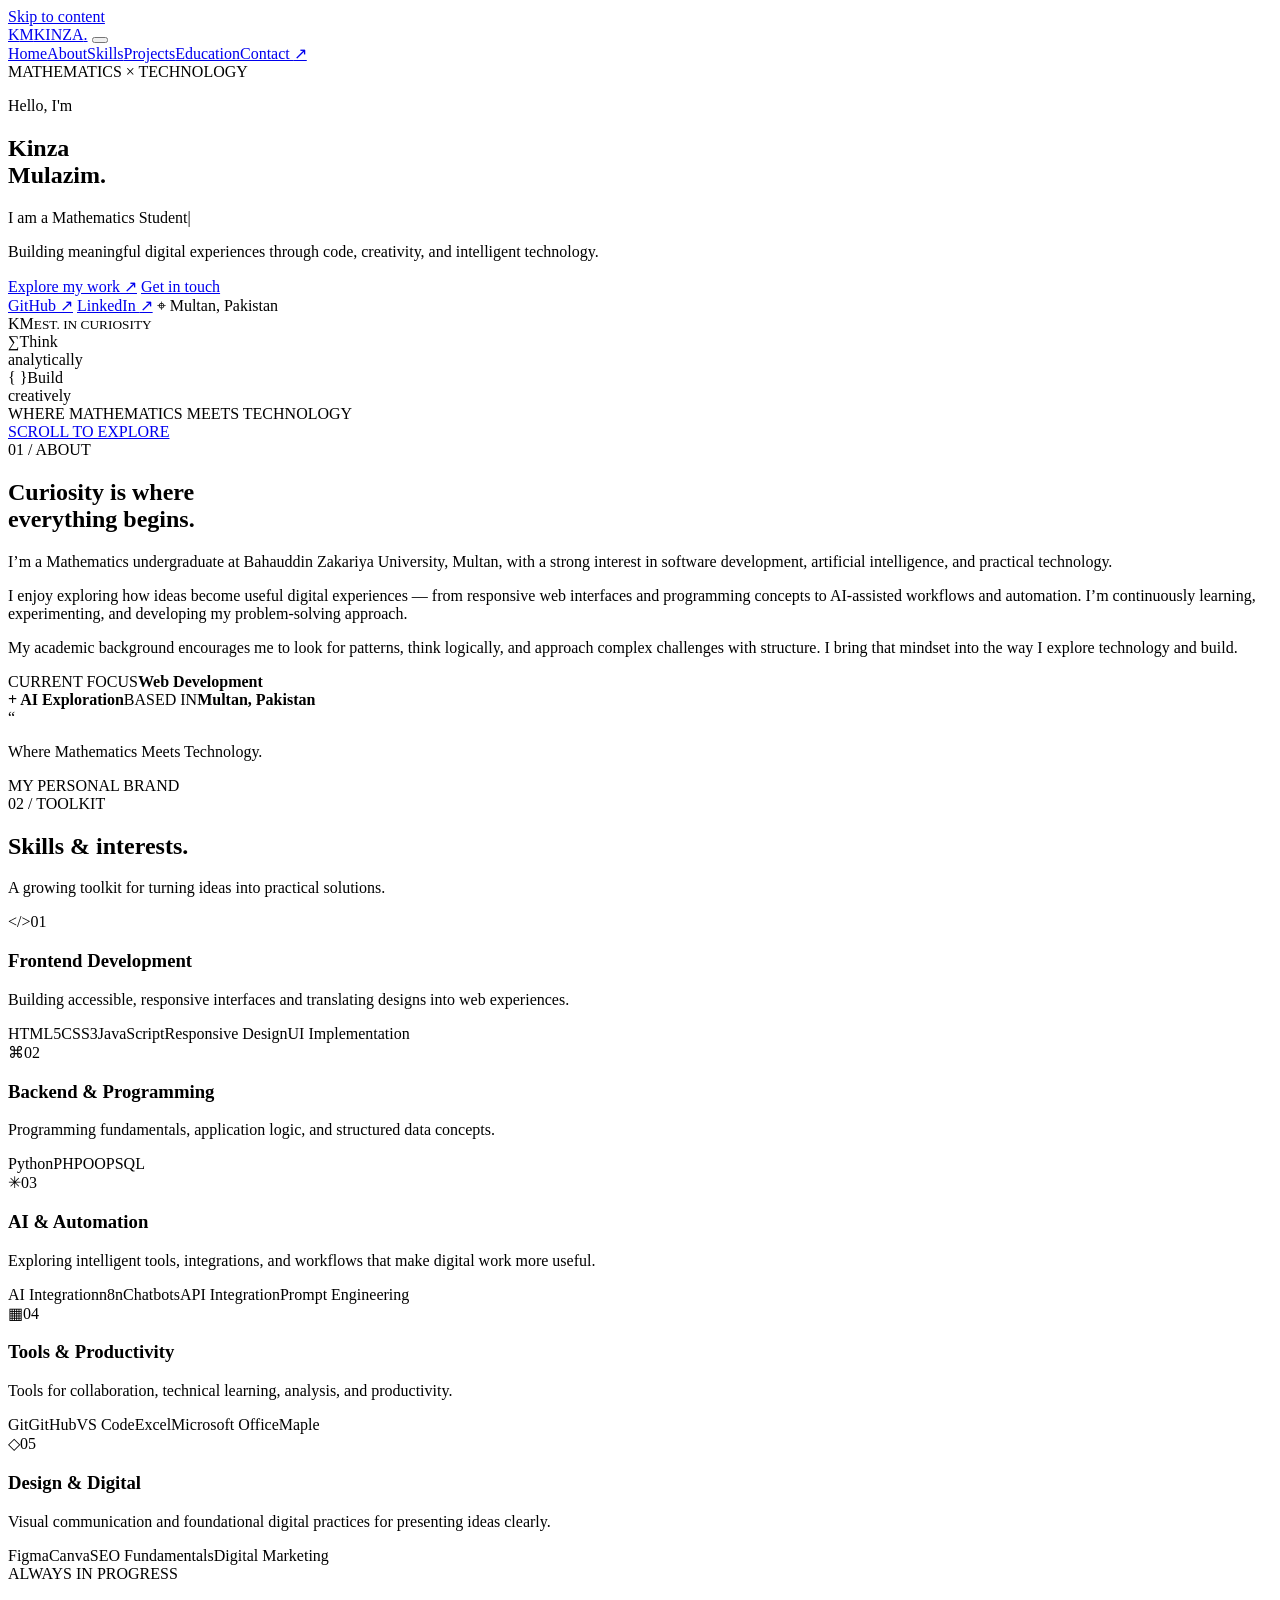
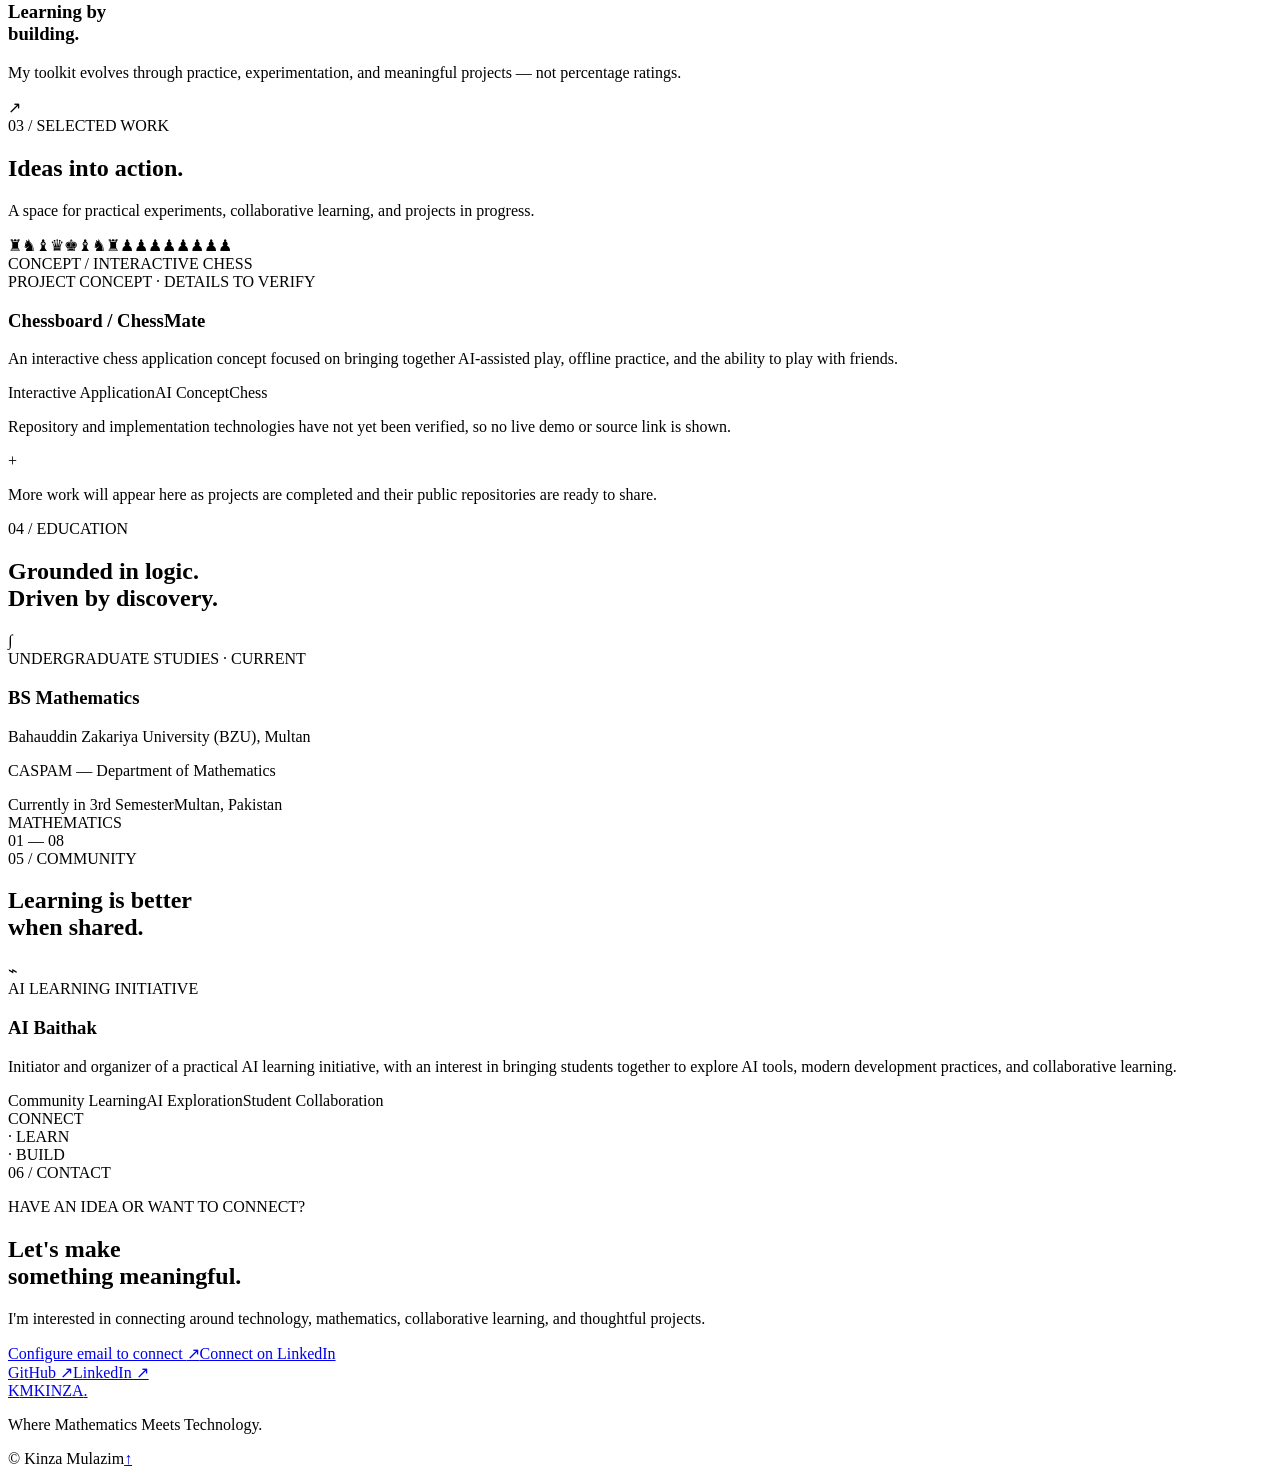
==== index.html @ a6d2af53 "Build responsive Kinza Mulazim portfolio website" ====
<!doctype html>
<html lang="en">
<head>
  <meta charset="UTF-8">
  <meta name="viewport" content="width=device-width, initial-scale=1">
  <meta name="theme-color" content="#080d18">
  <meta name="description" content="Kinza Mulazim — Mathematics student, full-stack web developer, and AI & automation enthusiast. Where Mathematics Meets Technology.">
  <meta property="og:title" content="Kinza Mulazim | Mathematics Meets Technology">
  <meta property="og:description" content="Explore the work, interests, and learning journey of Kinza Mulazim.">
  <meta property="og:type" content="website">
  <meta property="og:url" content="https://kinzamulazim-stack.github.io/Kinza-Mulazim/">
  <link rel="icon" type="image/svg+xml" href="assets/favicon/favicon.svg">
  <link rel="preconnect" href="https://fonts.googleapis.com">
  <link rel="preconnect" href="https://fonts.gstatic.com" crossorigin>
  <link href="https://fonts.googleapis.com/css2?family=DM+Mono:wght@400;500&family=Manrope:wght@400;500;600;700;800&display=swap" rel="stylesheet">
  <link rel="stylesheet" href="style.css">
  <title>Kinza Mulazim | Where Mathematics Meets Technology</title>
</head>
<body>
  <a class="skip-link" href="#main">Skip to content</a>
  <div class="ambient ambient-one" aria-hidden="true"></div>
  <div class="ambient ambient-two" aria-hidden="true"></div>
  <header class="site-header">
    <nav class="nav container" aria-label="Main navigation">
      <a class="brand" href="#home" aria-label="Kinza Mulazim home"><span class="brand-mark">K<span>M</span></span><span class="brand-name">KINZA<span>.</span></span></a>
      <button class="menu-toggle" type="button" aria-label="Open navigation menu" aria-expanded="false" aria-controls="nav-links"><span></span><span></span></button>
      <div class="nav-links" id="nav-links">
        <a href="#home">Home</a><a href="#about">About</a><a href="#skills">Skills</a><a href="#projects">Projects</a><a href="#education">Education</a><a href="#contact" class="nav-contact">Contact <span aria-hidden="true">↗</span></a>
      </div>
    </nav>
  </header>

  <main id="main">
    <section class="hero section container" id="home">
      <div class="hero-copy reveal">
        <div class="eyebrow"><span class="status-dot"></span> MATHEMATICS × TECHNOLOGY <span class="eyebrow-line"></span></div>
        <p class="hero-intro">Hello, I'm</p>
        <h1>Kinza<br><span class="gradient-text">Mulazim.</span></h1>
        <div class="role-line"><span class="role-prefix">I am a</span> <span class="typed-role" aria-live="polite">Mathematics Student</span><span class="cursor" aria-hidden="true">|</span></div>
        <p class="hero-description">Building meaningful digital experiences through code, creativity, and intelligent technology.</p>
        <div class="hero-actions">
          <a class="button button-primary" href="#projects">Explore my work <span aria-hidden="true">↗</span></a>
          <a class="button button-secondary" href="#contact">Get in touch</a>
        </div>
        <div class="social-links">
          <a href="https://github.com/kinzamulazim-stack" target="_blank" rel="noopener noreferrer">GitHub <span aria-hidden="true">↗</span></a>
          <a href="https://www.linkedin.com/in/kinza-mulazim-3698233b4/" target="_blank" rel="noopener noreferrer">LinkedIn <span aria-hidden="true">↗</span></a>
          <span class="location-label"><span aria-hidden="true">⌖</span> Multan, Pakistan</span>
        </div>
      </div>
      <div class="hero-art reveal" aria-label="KM monogram with mathematical-inspired orbit graphics">
        <div class="orbit orbit-a"></div><div class="orbit orbit-b"></div><div class="orbit orbit-c"></div>
        <div class="orbit-dot dot-a"></div><div class="orbit-dot dot-b"></div>
        <div class="monogram"><span>K</span><span>M</span><small>EST. IN CURIOSITY</small></div>
        <div class="floating-note note-top"><span class="note-symbol">∑</span><span>Think<br>analytically</span></div>
        <div class="floating-note note-bottom"><span class="note-symbol">{ }</span><span>Build<br>creatively</span></div>
        <div class="art-caption">WHERE MATHEMATICS MEETS TECHNOLOGY</div>
      </div>
      <a class="scroll-cue" href="#about"><span class="scroll-line"></span> SCROLL TO EXPLORE</a>
    </section>

    <section class="section container" id="about">
      <div class="section-heading reveal"><span class="section-index">01 / ABOUT</span><h2>Curiosity is where<br><span class="gradient-text">everything begins.</span></h2></div>
      <div class="about-grid">
        <div class="about-main reveal">
          <p class="lead">I’m a Mathematics undergraduate at Bahauddin Zakariya University, Multan, with a strong interest in software development, artificial intelligence, and practical technology.</p>
          <p>I enjoy exploring how ideas become useful digital experiences — from responsive web interfaces and programming concepts to AI-assisted workflows and automation. I’m continuously learning, experimenting, and developing my problem-solving approach.</p>
          <p>My academic background encourages me to look for patterns, think logically, and approach complex challenges with structure. I bring that mindset into the way I explore technology and build.</p>
        </div>
        <aside class="about-aside reveal">
          <div class="info-card"><span class="info-label">CURRENT FOCUS</span><strong>Web Development<br>+ AI Exploration</strong><span class="info-rule"></span><span class="info-label">BASED IN</span><strong>Multan, Pakistan</strong></div>
          <div class="quote-card"><span class="quote-mark">“</span><p>Where Mathematics Meets Technology.</p><span class="quote-credit">MY PERSONAL BRAND</span></div>
        </aside>
      </div>
    </section>

    <section class="section container" id="skills">
      <div class="section-heading reveal"><span class="section-index">02 / TOOLKIT</span><h2>Skills & <span class="gradient-text">interests.</span></h2><p class="section-subtitle">A growing toolkit for turning ideas into practical solutions.</p></div>
      <div class="skills-grid">
        <article class="skill-card reveal"><div class="skill-card-top"><span class="skill-icon">&lt;/&gt;</span><span class="skill-number">01</span></div><h3>Frontend Development</h3><p>Building accessible, responsive interfaces and translating designs into web experiences.</p><div class="tags"><span>HTML5</span><span>CSS3</span><span>JavaScript</span><span>Responsive Design</span><span>UI Implementation</span></div></article>
        <article class="skill-card reveal"><div class="skill-card-top"><span class="skill-icon">⌘</span><span class="skill-number">02</span></div><h3>Backend & Programming</h3><p>Programming fundamentals, application logic, and structured data concepts.</p><div class="tags"><span>Python</span><span>PHP</span><span>OOP</span><span>SQL</span></div></article>
        <article class="skill-card reveal"><div class="skill-card-top"><span class="skill-icon">✳</span><span class="skill-number">03</span></div><h3>AI & Automation</h3><p>Exploring intelligent tools, integrations, and workflows that make digital work more useful.</p><div class="tags"><span>AI Integration</span><span>n8n</span><span>Chatbots</span><span>API Integration</span><span>Prompt Engineering</span></div></article>
        <article class="skill-card reveal"><div class="skill-card-top"><span class="skill-icon">▦</span><span class="skill-number">04</span></div><h3>Tools & Productivity</h3><p>Tools for collaboration, technical learning, analysis, and productivity.</p><div class="tags"><span>Git</span><span>GitHub</span><span>VS Code</span><span>Excel</span><span>Microsoft Office</span><span>Maple</span></div></article>
        <article class="skill-card reveal"><div class="skill-card-top"><span class="skill-icon">◇</span><span class="skill-number">05</span></div><h3>Design & Digital</h3><p>Visual communication and foundational digital practices for presenting ideas clearly.</p><div class="tags"><span>Figma</span><span>Canva</span><span>SEO Fundamentals</span><span>Digital Marketing</span></div></article>
        <article class="skill-card skill-note reveal"><span class="note-kicker">ALWAYS IN PROGRESS</span><h3>Learning by<br><span class="gradient-text">building.</span></h3><p>My toolkit evolves through practice, experimentation, and meaningful projects — not percentage ratings.</p><span class="note-arrow">↗</span></article>
      </div>
    </section>

    <section class="section container" id="projects">
      <div class="section-heading reveal"><span class="section-index">03 / SELECTED WORK</span><h2>Ideas into <span class="gradient-text">action.</span></h2><p class="section-subtitle">A space for practical experiments, collaborative learning, and projects in progress.</p></div>
      <div class="project-feature reveal">
        <div class="project-visual chess-visual" aria-hidden="true"><div class="chess-grid"><span>♜</span><span>♞</span><span>♝</span><span>♛</span><span>♚</span><span>♝</span><span>♞</span><span>♜</span><span>♟</span><span>♟</span><span>♟</span><span>♟</span><span>♟</span><span>♟</span><span>♟</span><span>♟</span></div><span class="visual-label">CONCEPT / INTERACTIVE CHESS</span></div>
        <div class="project-content"><span class="project-type">PROJECT CONCEPT · DETAILS TO VERIFY</span><h3>Chessboard / ChessMate</h3><p>An interactive chess application concept focused on bringing together AI-assisted play, offline practice, and the ability to play with friends.</p><div class="tags"><span>Interactive Application</span><span>AI Concept</span><span>Chess</span></div><p class="project-disclaimer">Repository and implementation technologies have not yet been verified, so no live demo or source link is shown.</p></div>
      </div>
      <div class="project-footnote"><span class="footnote-mark">+</span><p>More work will appear here as projects are completed and their public repositories are ready to share.</p></div>
    </section>

    <section class="section container" id="education">
      <div class="section-heading reveal"><span class="section-index">04 / EDUCATION</span><h2>Grounded in logic.<br><span class="gradient-text">Driven by discovery.</span></h2></div>
      <div class="education-card reveal"><div class="edu-symbol">∫</div><div class="edu-content"><span class="edu-period">UNDERGRADUATE STUDIES · CURRENT</span><h3>BS Mathematics</h3><p class="edu-institution">Bahauddin Zakariya University (BZU), Multan</p><p>CASPAM — Department of Mathematics</p><div class="edu-meta"><span>Currently in 3rd Semester</span><span>Multan, Pakistan</span></div></div><div class="edu-side">MATHEMATICS<br><span>01 — 08</span></div></div>
    </section>

    <section class="section container" id="leadership">
      <div class="section-heading reveal"><span class="section-index">05 / COMMUNITY</span><h2>Learning is better<br><span class="gradient-text">when shared.</span></h2></div>
      <div class="community-card reveal"><div class="community-icon">⌁</div><div><span class="project-type">AI LEARNING INITIATIVE</span><h3>AI Baithak</h3><p>Initiator and organizer of a practical AI learning initiative, with an interest in bringing students together to explore AI tools, modern development practices, and collaborative learning.</p><div class="tags"><span>Community Learning</span><span>AI Exploration</span><span>Student Collaboration</span></div></div><div class="community-side">CONNECT<br>· LEARN<br>· BUILD</div></div>
    </section>

    <section class="section container contact-section" id="contact">
      <div class="contact-panel reveal"><span class="section-index">06 / CONTACT</span><p class="contact-kicker">HAVE AN IDEA OR WANT TO CONNECT?</p><h2>Let's make<br><span class="gradient-text">something meaningful.</span></h2><p class="contact-copy">I'm interested in connecting around technology, mathematics, collaborative learning, and thoughtful projects.</p><div class="contact-actions"><a class="button button-primary" id="email-link" href="#contact">Configure email to connect <span>↗</span></a><a class="button button-secondary" href="https://www.linkedin.com/in/kinza-mulazim-3698233b4/" target="_blank" rel="noopener noreferrer">Connect on LinkedIn</a></div><div class="contact-social"><a href="https://github.com/kinzamulazim-stack" target="_blank" rel="noopener noreferrer">GitHub ↗</a><a href="https://www.linkedin.com/in/kinza-mulazim-3698233b4/" target="_blank" rel="noopener noreferrer">LinkedIn ↗</a></div></div>
    </section>
  </main>
  <footer class="footer"><div class="container footer-inner"><a class="brand" href="#home"><span class="brand-mark">K<span>M</span></span><span class="brand-name">KINZA<span>.</span></span></a><p>Where Mathematics Meets Technology.</p><span>© <span id="year"></span> Kinza Mulazim</span><a class="back-top" href="#home" aria-label="Back to top">↑</a></div></footer>
  <script src="script.js"></script>
</body>
</html>
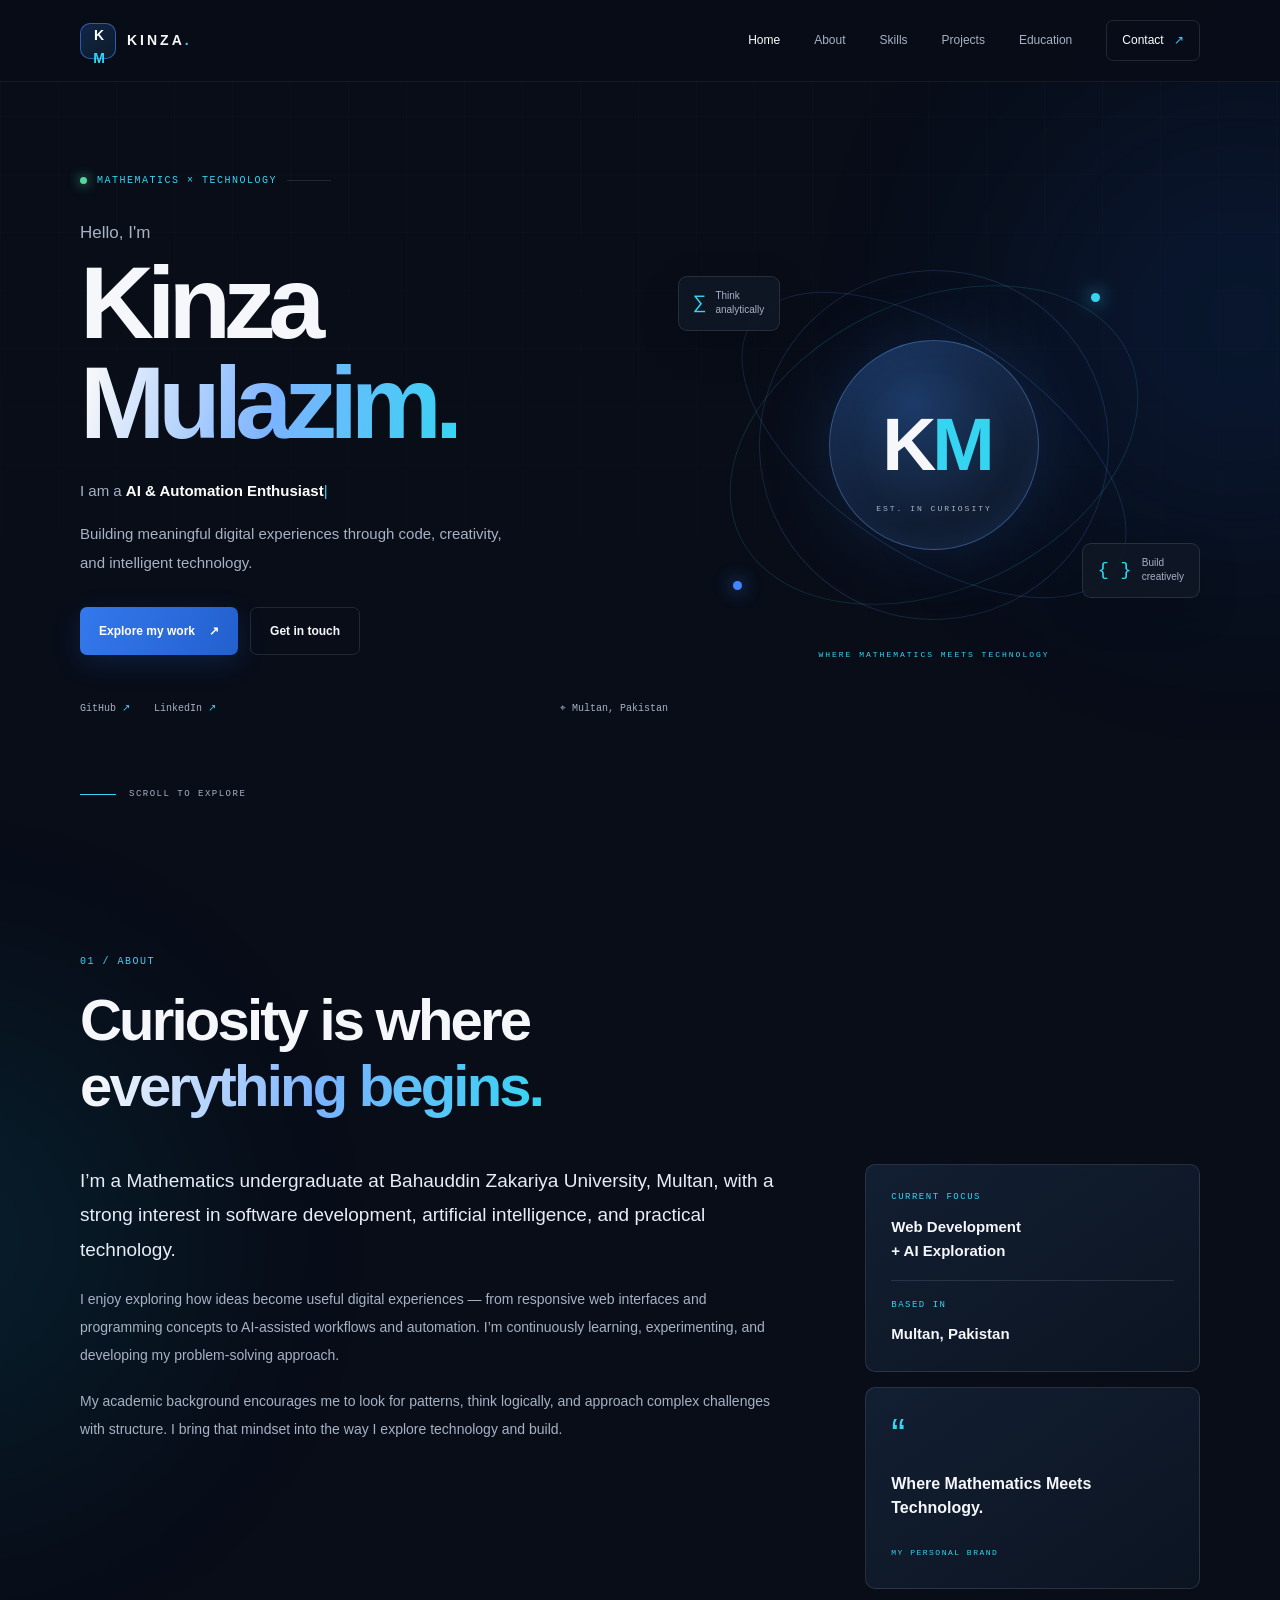
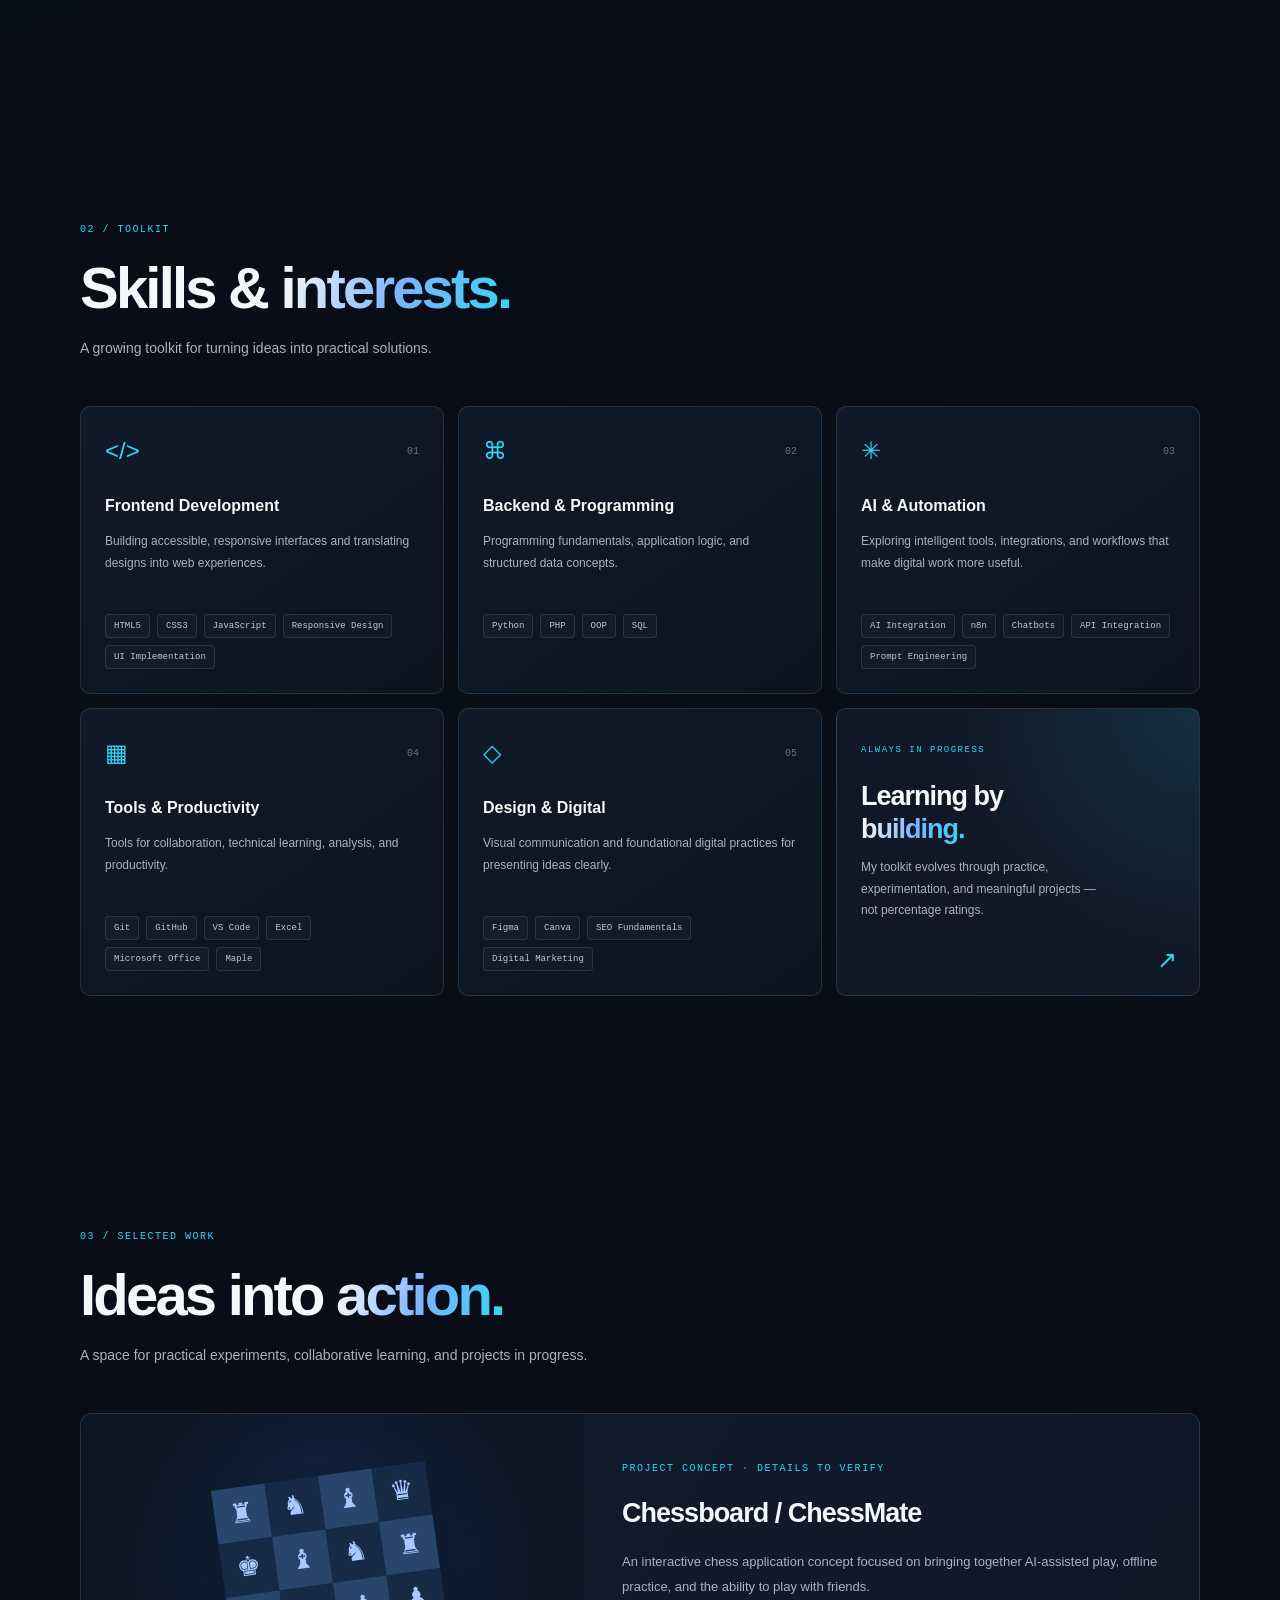
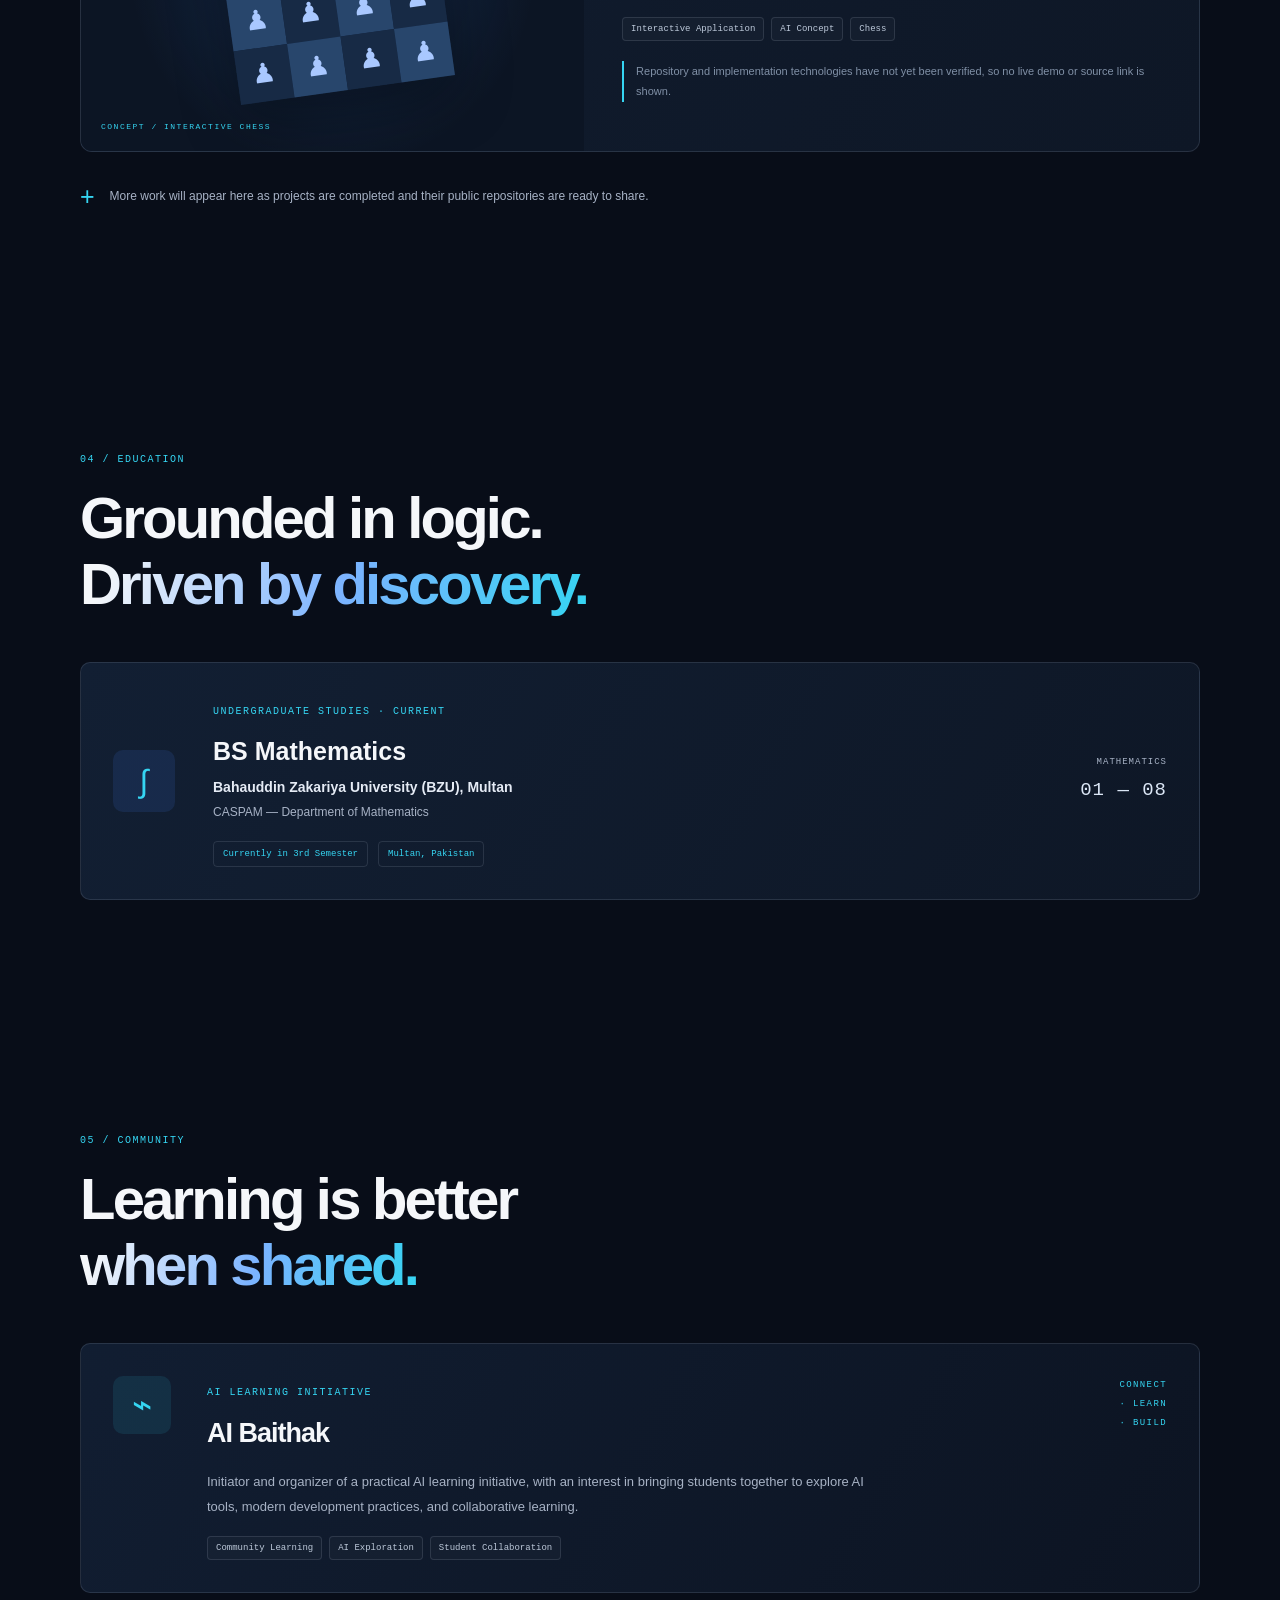
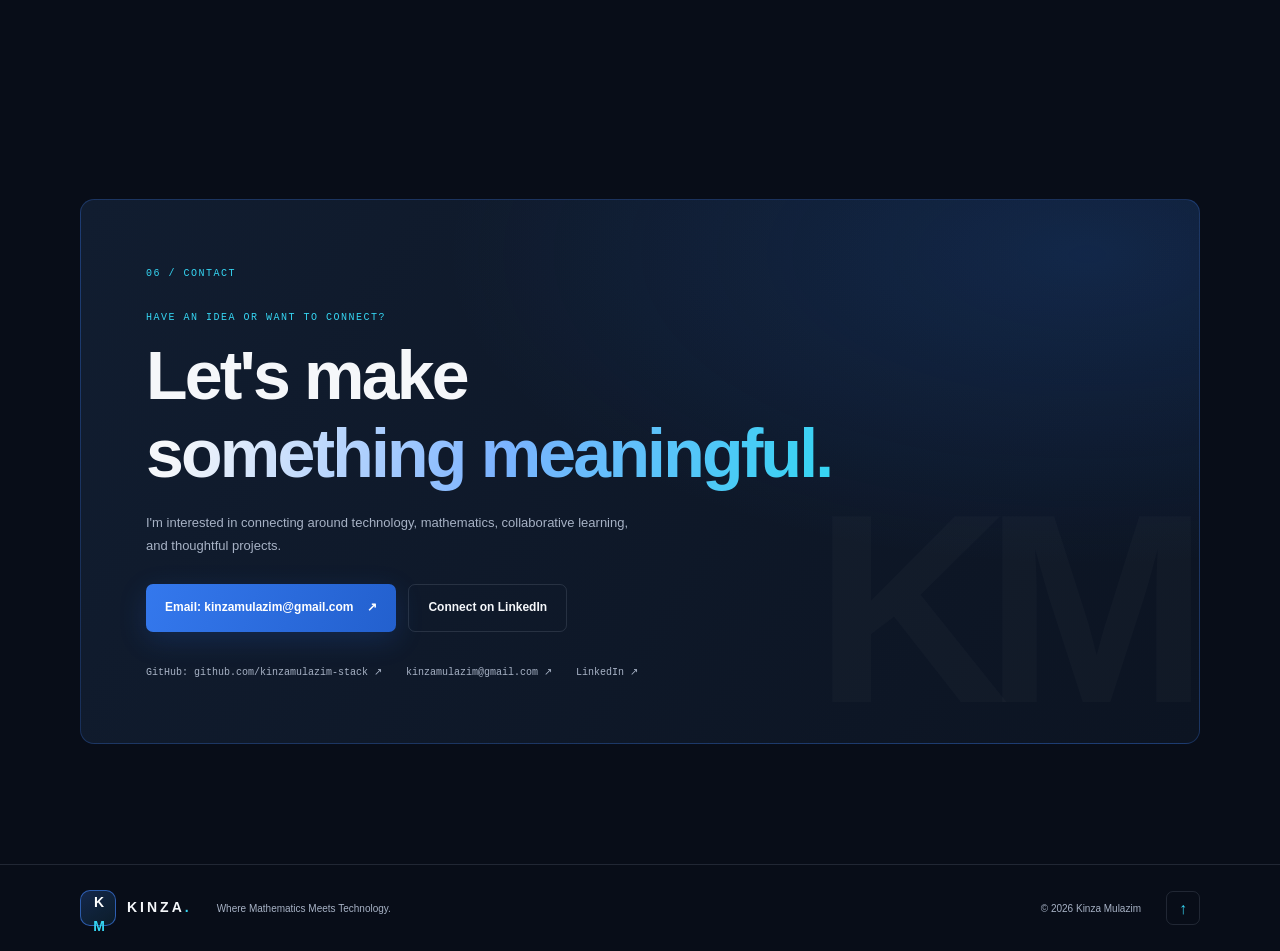
==== commit fa9bb635: "Add email and GitHub contact details" ====
--- a/index.html
+++ b/index.html
@@ -3,7 +3,7 @@
 <head>
   <meta charset="UTF-8">
   <meta name="viewport" content="width=device-width, initial-scale=1">
-  <meta name="theme-color" content="#080d18">
+  <meta name="theme-color" content="#f4f7fc">
   <meta name="description" content="Kinza Mulazim — Mathematics student, full-stack web developer, and AI & automation enthusiast. Where Mathematics Meets Technology.">
   <meta property="og:title" content="Kinza Mulazim | Mathematics Meets Technology">
   <meta property="og:description" content="Explore the work, interests, and learning journey of Kinza Mulazim.">
@@ -106,7 +106,7 @@
     </section>
 
     <section class="section container contact-section" id="contact">
-      <div class="contact-panel reveal"><span class="section-index">06 / CONTACT</span><p class="contact-kicker">HAVE AN IDEA OR WANT TO CONNECT?</p><h2>Let's make<br><span class="gradient-text">something meaningful.</span></h2><p class="contact-copy">I'm interested in connecting around technology, mathematics, collaborative learning, and thoughtful projects.</p><div class="contact-actions"><a class="button button-primary" id="email-link" href="#contact">Configure email to connect <span>↗</span></a><a class="button button-secondary" href="https://www.linkedin.com/in/kinza-mulazim-3698233b4/" target="_blank" rel="noopener noreferrer">Connect on LinkedIn</a></div><div class="contact-social"><a href="https://github.com/kinzamulazim-stack" target="_blank" rel="noopener noreferrer">GitHub ↗</a><a href="https://www.linkedin.com/in/kinza-mulazim-3698233b4/" target="_blank" rel="noopener noreferrer">LinkedIn ↗</a></div></div>
+      <div class="contact-panel reveal"><span class="section-index">06 / CONTACT</span><p class="contact-kicker">HAVE AN IDEA OR WANT TO CONNECT?</p><h2>Let's make<br><span class="gradient-text">something meaningful.</span></h2><p class="contact-copy">I'm interested in connecting around technology, mathematics, collaborative learning, and thoughtful projects.</p><div class="contact-actions"><a class="button button-primary" id="email-link" href="mailto:kinzamulazim@gmail.com">Email: kinzamulazim@gmail.com <span>↗</span></a><a class="button button-secondary" href="https://www.linkedin.com/in/kinza-mulazim-3698233b4/" target="_blank" rel="noopener noreferrer">Connect on LinkedIn</a></div><div class="contact-social"><a href="https://github.com/kinzamulazim-stack" target="_blank" rel="noopener noreferrer">GitHub: github.com/kinzamulazim-stack ↗</a><a href="mailto:kinzamulazim@gmail.com">kinzamulazim@gmail.com ↗</a><a href="https://www.linkedin.com/in/kinza-mulazim-3698233b4/" target="_blank" rel="noopener noreferrer">LinkedIn ↗</a></div></div>
     </section>
   </main>
   <footer class="footer"><div class="container footer-inner"><a class="brand" href="#home"><span class="brand-mark">K<span>M</span></span><span class="brand-name">KINZA<span>.</span></span></a><p>Where Mathematics Meets Technology.</p><span>© <span id="year"></span> Kinza Mulazim</span><a class="back-top" href="#home" aria-label="Back to top">↑</a></div></footer>
--- a/style.css
+++ b/style.css
@@ -0,0 +1 @@
+:root{--bg:#080d18;--panel:#101827;--panel-2:#121e30;--text:#f5f7fa;--muted:#a7b2c5;--blue:#4285ff;--cyan:#35d5f2;--line:rgba(167,178,197,.16);--font:'Manrope',sans-serif;--mono:'DM Mono',monospace}*{box-sizing:border-box}html{scroll-behavior:smooth;scroll-padding-top:92px}body{margin:0;background:var(--bg);color:var(--text);font-family:var(--font);line-height:1.7;overflow-x:hidden}body:before{content:"";position:fixed;inset:0;pointer-events:none;z-index:-1;background-image:linear-gradient(rgba(255,255,255,.018) 1px,transparent 1px),linear-gradient(90deg,rgba(255,255,255,.018) 1px,transparent 1px);background-size:58px 58px;mask-image:linear-gradient(to bottom,black,transparent 85%)}a{color:inherit;text-decoration:none}button{font:inherit}.container{width:min(1120px,calc(100% - 48px));margin-inline:auto}.section{padding-block:116px}.ambient{position:absolute;width:480px;height:480px;border-radius:50%;filter:blur(110px);opacity:.14;pointer-events:none;z-index:-1}.ambient-one{background:#1655ba;top:80px;right:-200px}.ambient-two{background:#087f9e;top:1000px;left:-300px}.skip-link{position:absolute;top:-60px;left:16px;background:white;color:#111;padding:10px 14px;z-index:100}.skip-link:focus{top:10px}:focus-visible{outline:2px solid var(--cyan);outline-offset:4px}.site-header{height:82px;position:sticky;top:0;z-index:50;background:rgba(8,13,24,.82);backdrop-filter:blur(18px);border-bottom:1px solid rgba(255,255,255,.06)}.nav{height:100%;display:flex;align-items:center;justify-content:space-between}.brand{display:flex;align-items:center;gap:11px}.brand-mark{height:36px;width:36px;display:grid;place-items:center;border:1px solid rgba(66,133,255,.6);border-radius:10px;color:white;font-size:14px;font-weight:800;letter-spacing:-2px;background:linear-gradient(145deg,rgba(66,133,255,.22),rgba(53,213,242,.08))}.brand-mark span{color:var(--cyan)}.brand-name{font-size:14px;letter-spacing:3px;font-weight:800}.brand-name span{color:var(--cyan)}.nav-links{display:flex;align-items:center;gap:34px}.nav-links>a{font-size:12px;color:var(--muted);transition:color .2s}.nav-links>a:hover,.nav-links>a.active{color:white}.nav-links .nav-contact{color:white;border:1px solid var(--line);padding:9px 15px;border-radius:7px}.nav-contact span{color:var(--cyan);margin-left:7px}.menu-toggle{display:none;background:none;border:0;padding:10px}.menu-toggle span{display:block;width:23px;height:2px;background:white;margin:5px}.hero{min-height:690px;display:grid;grid-template-columns:1.05fr .95fr;align-items:center;position:relative;padding-top:90px;padding-bottom:120px}.eyebrow,.section-index,.info-label,.note-kicker,.project-type,.edu-period,.quote-credit,.art-caption,.visual-label{font-family:var(--mono);font-size:10px;letter-spacing:1.5px;color:var(--cyan)}.eyebrow{display:flex;align-items:center;gap:10px}.status-dot{width:7px;height:7px;border-radius:50%;background:#55d69a;box-shadow:0 0 12px #55d69a}.eyebrow-line{height:1px;width:44px;background:var(--line)}.hero-intro{margin:30px 0 0;color:var(--muted);font-size:17px}.hero h1{font-size:clamp(64px,8vw,104px);line-height:.98;letter-spacing:-7px;margin:5px 0 24px;font-weight:800}.gradient-text{background:linear-gradient(105deg,#f5f7fa 5%,#7bb3ff 52%,#35d5f2 100%);-webkit-background-clip:text;background-clip:text;color:transparent}.role-line{font-size:15px;color:var(--muted);margin-bottom:17px}.typed-role{color:white;font-weight:700}.cursor{color:var(--cyan);animation:blink 1s steps(2,start) infinite}.hero-description{max-width:450px;color:var(--muted);font-size:15px;line-height:1.9}.hero-actions{display:flex;gap:12px;margin-top:30px}.button{min-height:48px;padding:0 19px;display:inline-flex;align-items:center;justify-content:center;gap:14px;border-radius:7px;font-size:12px;font-weight:800;transition:transform .2s,border-color .2s,box-shadow .2s}.button:hover{transform:translateY(-3px)}.button-primary{color:white;background:linear-gradient(110deg,#3478ed,#2360ce);box-shadow:0 8px 28px rgba(42,105,222,.2)}.button-primary:hover{box-shadow:0 12px 32px rgba(42,105,222,.34)}.button-secondary{border:1px solid var(--line);color:var(--text)}.button-secondary:hover{border-color:rgba(53,213,242,.55)}.social-links{display:flex;gap:24px;align-items:center;margin-top:45px;font-family:var(--mono);font-size:10px;color:var(--muted)}.social-links a:hover{color:var(--cyan)}.social-links a span{color:var(--cyan)}.location-label{margin-left:auto}.hero-art{height:450px;position:relative;display:grid;place-items:center}.orbit{position:absolute;border:1px solid rgba(89,155,255,.18);border-radius:50%;transform:rotate(-24deg)}.orbit-a{width:350px;height:350px}.orbit-b{width:440px;height:220px;transform:rotate(34deg)}.orbit-c{width:290px;height:430px;transform:rotate(65deg);border-color:rgba(53,213,242,.15)}.monogram{width:210px;height:210px;border-radius:50%;display:flex;align-items:center;justify-content:center;gap:5px;position:relative;background:radial-gradient(circle at 40% 30%,#1c3b69,#101c30 65%);border:1px solid rgba(106,174,255,.38);box-shadow:0 0 70px rgba(48,117,218,.2),inset 0 0 35px rgba(66,133,255,.12);font-size:75px;font-weight:800;letter-spacing:-9px}.monogram span:last-of-type{color:var(--cyan)}.monogram small{position:absolute;bottom:36px;font:8px var(--mono);letter-spacing:2px;color:var(--muted)}.orbit-dot{position:absolute;width:9px;height:9px;border-radius:50%;background:var(--cyan);box-shadow:0 0 18px var(--cyan)}.dot-a{top:73px;right:100px}.dot-b{bottom:80px;left:65px;background:var(--blue);box-shadow:0 0 18px var(--blue)}.floating-note{position:absolute;display:flex;align-items:center;gap:10px;padding:12px 15px;background:rgba(16,24,39,.84);border:1px solid var(--line);border-radius:9px;box-shadow:0 14px 40px rgba(0,0,0,.2);font-size:10px;line-height:1.45;color:var(--muted)}.note-top{top:56px;left:10px}.note-bottom{right:0;bottom:72px}.note-symbol{font:19px var(--mono);color:var(--cyan)}.art-caption{position:absolute;bottom:8px;letter-spacing:2px;font-size:8px}.scroll-cue{position:absolute;bottom:38px;left:0;display:flex;align-items:center;gap:13px;font:9px var(--mono);letter-spacing:1.5px;color:var(--muted)}.scroll-line{height:1px;width:36px;background:var(--cyan)}.section-heading{margin-bottom:45px}.section-index{display:block;margin-bottom:17px}.section-heading h2,.contact-panel h2{font-size:clamp(38px,5vw,58px);letter-spacing:-2.8px;line-height:1.14;margin:0;font-weight:800}.section-subtitle{color:var(--muted);font-size:14px;margin:16px 0 0}.about-grid{display:grid;grid-template-columns:1.35fr .65fr;gap:90px}.about-main p{font-size:14px;color:var(--muted);line-height:2;margin:0 0 18px}.about-main .lead{font-size:19px;line-height:1.8;color:#e7edf7}.about-aside{display:grid;gap:15px}.info-card,.quote-card{padding:25px;background:linear-gradient(145deg,rgba(20,33,53,.9),rgba(13,21,35,.9));border:1px solid var(--line);border-radius:10px}.info-card{display:grid;gap:9px}.info-card strong{font-size:15px;line-height:1.6}.info-label{font-size:9px}.info-rule{height:1px;background:var(--line);margin:8px 0}.quote-card{position:relative}.quote-mark{font-size:42px;line-height:1;color:var(--cyan)}.quote-card p{font-size:16px;font-weight:700;line-height:1.5}.quote-credit{font-size:8px}.skills-grid{display:grid;grid-template-columns:repeat(3,1fr);gap:14px}.skill-card{padding:24px;background:linear-gradient(145deg,rgba(17,27,44,.92),rgba(12,20,33,.92));border:1px solid var(--line);border-radius:10px;transition:transform .25s,border-color .25s}.skill-card:hover,.project-feature:hover{transform:translateY(-4px);border-color:rgba(66,133,255,.42)}.skill-card-top{display:flex;justify-content:space-between;align-items:center}.skill-icon{font-size:24px;color:var(--cyan)}.skill-number{font:10px var(--mono);color:#62728a}.skill-card h3{font-size:16px;margin:20px 0 8px}.skill-card p{font-size:12px;line-height:1.8;color:var(--muted);min-height:66px}.tags{display:flex;flex-wrap:wrap;gap:7px;margin-top:17px}.tags span{font:9px var(--mono);color:#bdc9da;border:1px solid rgba(167,178,197,.17);background:rgba(255,255,255,.025);border-radius:4px;padding:6px 8px}.skill-note{background:radial-gradient(circle at 100% 0,rgba(53,213,242,.12),transparent 55%),#101827;position:relative;overflow:hidden}.note-kicker{font-size:9px}.skill-note h3{font-size:27px;line-height:1.2;letter-spacing:-1px}.skill-note p{min-height:0;max-width:240px}.note-arrow{position:absolute;right:22px;bottom:14px;color:var(--cyan);font-size:24px}.project-feature{display:grid;grid-template-columns:.9fr 1.1fr;min-height:330px;background:linear-gradient(120deg,#111d30,#0e1726);border:1px solid var(--line);border-radius:12px;overflow:hidden;transition:transform .25s,border-color .25s}.project-visual{position:relative;min-height:300px;background:radial-gradient(circle at 50% 45%,rgba(49,119,215,.24),transparent 65%),#0c1524;display:grid;place-items:center;overflow:hidden}.chess-grid{display:grid;grid-template-columns:repeat(4,54px);transform:rotate(-8deg);box-shadow:0 20px 55px rgba(0,0,0,.35)}.chess-grid span{height:54px;display:grid;place-items:center;font-size:27px;color:#a9c8ff;background:#172a45}.chess-grid span:nth-child(8n+1),.chess-grid span:nth-child(8n+3),.chess-grid span:nth-child(8n+6),.chess-grid span:nth-child(8n+8){background:#28466c}.visual-label{position:absolute;bottom:18px;left:20px;font-size:8px}.project-content{padding:38px}.project-content h3,.community-card h3{font-size:27px;letter-spacing:-1px;margin:12px 0}.project-content>p,.community-card p{font-size:13px;line-height:1.9;color:var(--muted)}.project-disclaimer{font-size:11px!important;color:#8090a6!important;border-left:2px solid var(--cyan);padding-left:12px;margin-top:20px}.project-footnote{display:flex;align-items:center;gap:15px;margin-top:22px;color:var(--muted);font-size:12px}.footnote-mark{color:var(--cyan);font-size:25px}.education-card{display:grid;grid-template-columns:75px 1fr auto;align-items:center;gap:25px;padding:32px;background:linear-gradient(120deg,#121f33,#0e1726);border:1px solid var(--line);border-radius:10px}.edu-symbol{width:62px;height:62px;display:grid;place-items:center;border-radius:10px;background:rgba(66,133,255,.12);color:var(--cyan);font-size:32px}.edu-content h3{font-size:25px;margin:8px 0 3px}.edu-content p{font-size:12px;color:var(--muted);margin:3px 0}.edu-content .edu-institution{font-size:14px;color:#e5ebf5;font-weight:700}.edu-meta{display:flex;gap:10px;flex-wrap:wrap;margin-top:18px}.edu-meta span{font:9px var(--mono);padding:7px 9px;border:1px solid var(--line);border-radius:4px;color:var(--cyan)}.edu-side{text-align:right;font:9px var(--mono);letter-spacing:1px;line-height:2;color:var(--muted)}.edu-side span{font-size:19px;color:#dbe6f5}.community-card{display:grid;grid-template-columns:70px 1fr auto;gap:24px;align-items:start;padding:32px;border:1px solid var(--line);border-radius:10px;background:linear-gradient(120deg,rgba(18,31,51,.95),rgba(13,21,35,.95))}.community-icon{width:58px;height:58px;display:grid;place-items:center;background:rgba(53,213,242,.1);color:var(--cyan);border-radius:10px;font-size:34px}.community-card h3{margin:8px 0}.community-card p{max-width:680px}.community-side{font:9px var(--mono);line-height:2.1;letter-spacing:1.4px;color:var(--cyan);text-align:right}.contact-section{padding-top:90px;padding-bottom:120px}.contact-panel{position:relative;overflow:hidden;padding:65px;border:1px solid rgba(66,133,255,.25);border-radius:14px;background:radial-gradient(ellipse at 90% 10%,rgba(36,105,210,.2),transparent 45%),linear-gradient(125deg,#111d30,#0c1422)}.contact-panel:after{content:"KM";position:absolute;right:15px;bottom:-95px;font-size:270px;font-weight:800;letter-spacing:-25px;color:rgba(255,255,255,.018);pointer-events:none}.contact-kicker{font:10px var(--mono);letter-spacing:1.5px;color:var(--cyan);margin:30px 0 14px}.contact-panel h2{font-size:clamp(42px,6vw,68px)}.contact-copy{max-width:500px;color:var(--muted);font-size:13px;margin:20px 0 27px}.contact-actions{display:flex;gap:12px;flex-wrap:wrap}.contact-social{display:flex;gap:24px;margin-top:34px;font:10px var(--mono);color:var(--muted)}.contact-social a:hover{color:var(--cyan)}.footer{border-top:1px solid var(--line);padding:25px 0}.footer-inner{display:flex;align-items:center;gap:25px}.footer p,.footer-inner>span{font-size:10px;color:var(--muted)}.footer-inner>span{margin-left:auto}.back-top{height:34px;width:34px;border:1px solid var(--line);border-radius:7px;display:grid;place-items:center;color:var(--cyan)}.reveal{opacity:0;transform:translateY(18px);transition:opacity .65s ease,transform .65s ease}.reveal.visible{opacity:1;transform:translateY(0)}@keyframes blink{to{visibility:hidden}}@media(max-width:900px){.nav-links{gap:19px}.hero{grid-template-columns:1fr .8fr}.hero h1{font-size:76px}.hero-art{transform:scale(.86)}.skills-grid{grid-template-columns:repeat(2,1fr)}.about-grid{gap:40px}}@media(max-width:700px){.container{width:min(100% - 36px,540px)}.section{padding-block:78px}.site-header{height:70px}.menu-toggle{display:block;z-index:3}.nav-links{display:none;position:absolute;top:69px;left:0;right:0;padding:18px 24px 24px;background:rgba(8,13,24,.98);border-bottom:1px solid var(--line);flex-direction:column;align-items:stretch;gap:0}.nav-links.open{display:flex}.nav-links>a{padding:13px 0;border-bottom:1px solid rgba(255,255,255,.05)}.nav-links .nav-contact{border:0;padding:13px 0}.menu-toggle[aria-expanded=true] span:first-child{transform:translateY(3.5px) rotate(45deg)}.menu-toggle[aria-expanded=true] span:last-child{transform:translateY(-3.5px) rotate(-45deg)}.menu-toggle span{transition:transform .2s}.hero{display:flex;flex-direction:column;align-items:flex-start;min-height:auto;padding-top:80px;padding-bottom:95px}.hero h1{font-size:clamp(64px,16vw,88px);letter-spacing:-5px}.hero-art{width:100%;height:340px;transform:scale(.82);transform-origin:center;margin:-5px 0 -10px}.orbit-a{width:280px;height:280px}.orbit-b{width:340px;height:170px}.orbit-c{height:340px;width:230px}.monogram{width:170px;height:170px;font-size:62px}.monogram small{bottom:27px}.note-top{left:0;top:25px}.note-bottom{right:-5px;bottom:30px}.social-links{width:100%;gap:17px;flex-wrap:wrap}.location-label{margin-left:0}.scroll-cue{bottom:26px}.section-heading h2{font-size:42px}.about-grid{grid-template-columns:1fr;gap:28px}.skills-grid{grid-template-columns:1fr}.skill-card p{min-height:0}.project-feature{grid-template-columns:1fr}.project-visual{min-height:240px}.project-content{padding:26px}.education-card{grid-template-columns:55px 1fr;gap:17px;padding:22px}.edu-symbol{width:50px;height:50px}.edu-side{display:none}.community-card{grid-template-columns:50px 1fr;gap:16px;padding:22px}.community-icon{width:48px;height:48px}.community-side{grid-column:2;text-align:left}.contact-panel{padding:32px 23px}.contact-panel h2{font-size:43px}.contact-panel:after{font-size:160px;bottom:-50px}.contact-actions{align-items:stretch;flex-direction:column}.footer-inner{flex-wrap:wrap;gap:13px}.footer p{width:100%;order:3;margin:0}.footer-inner>span{margin-left:auto}}@media(prefers-reduced-motion:reduce){html{scroll-behavior:auto}*,*::before,*::after{animation-duration:.01ms!important;animation-iteration-count:1!important;transition-duration:.01ms!important}.reveal{opacity:1;transform:none}}
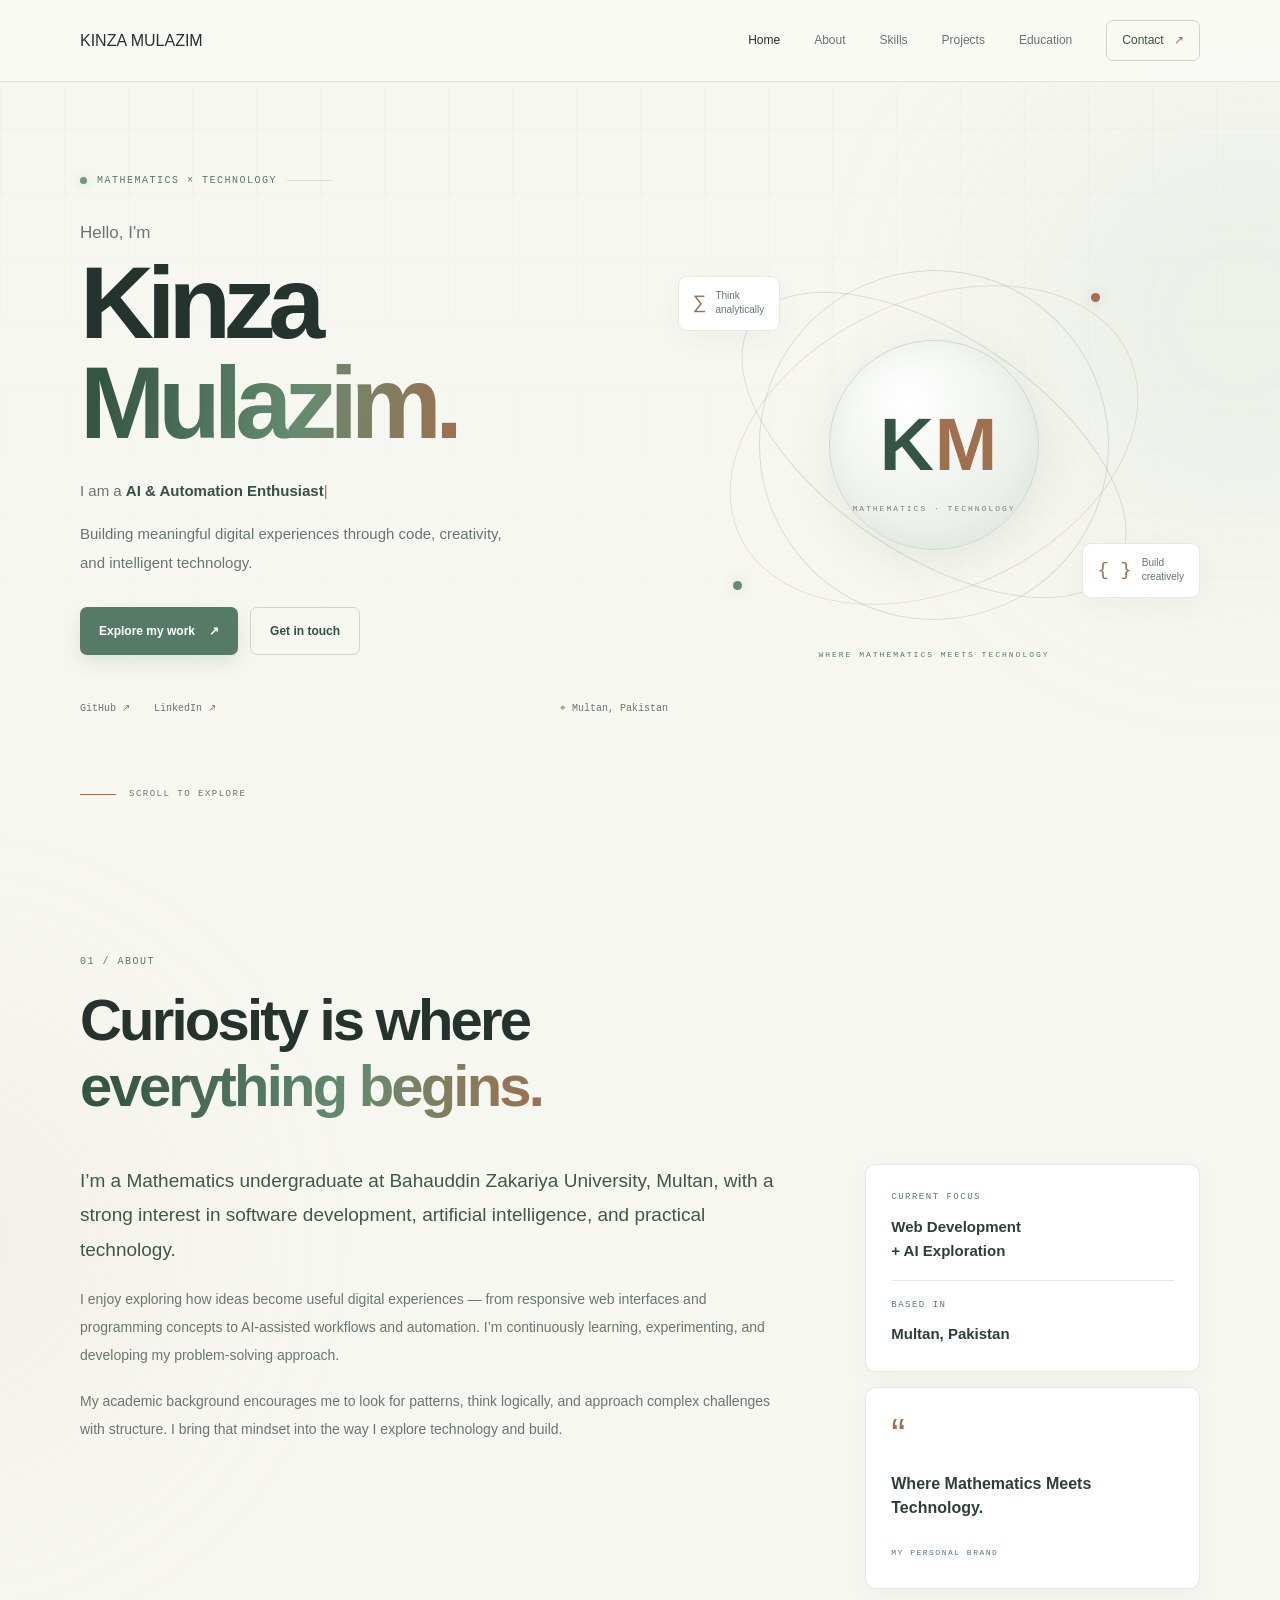
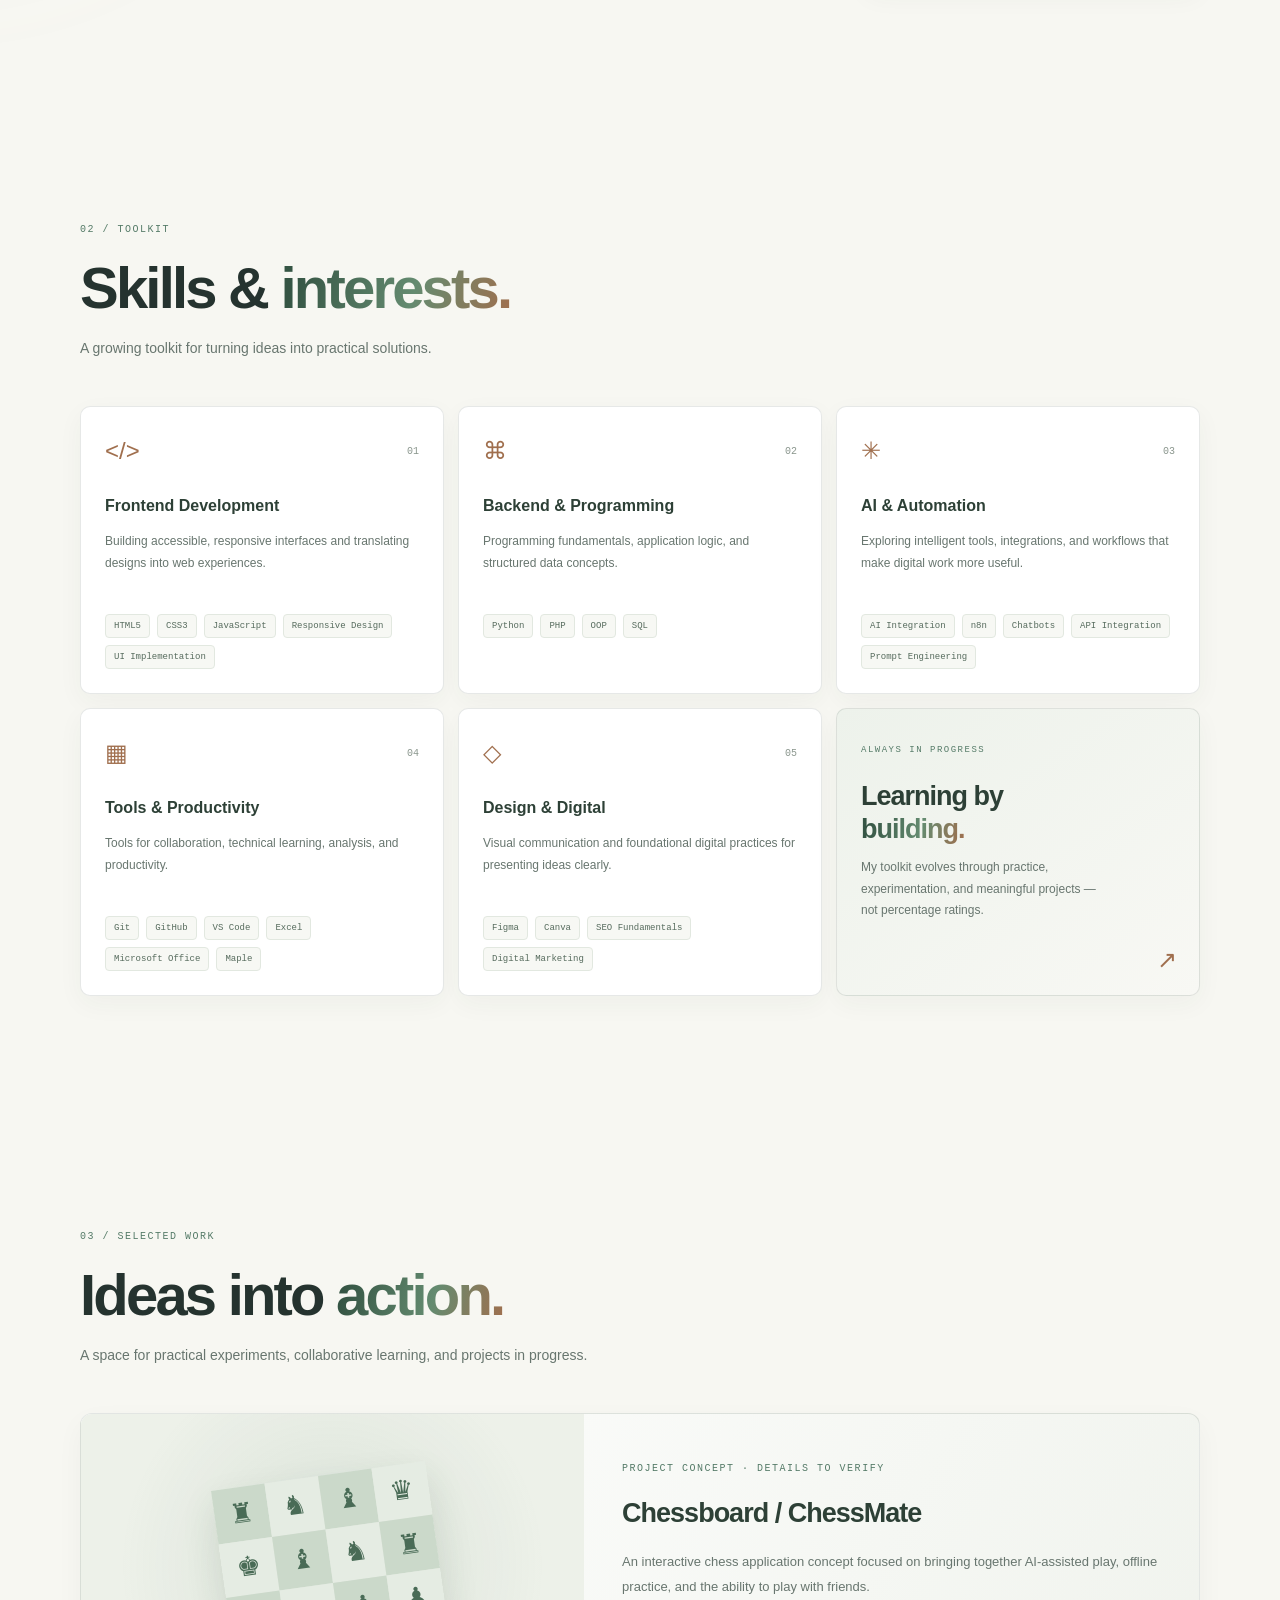
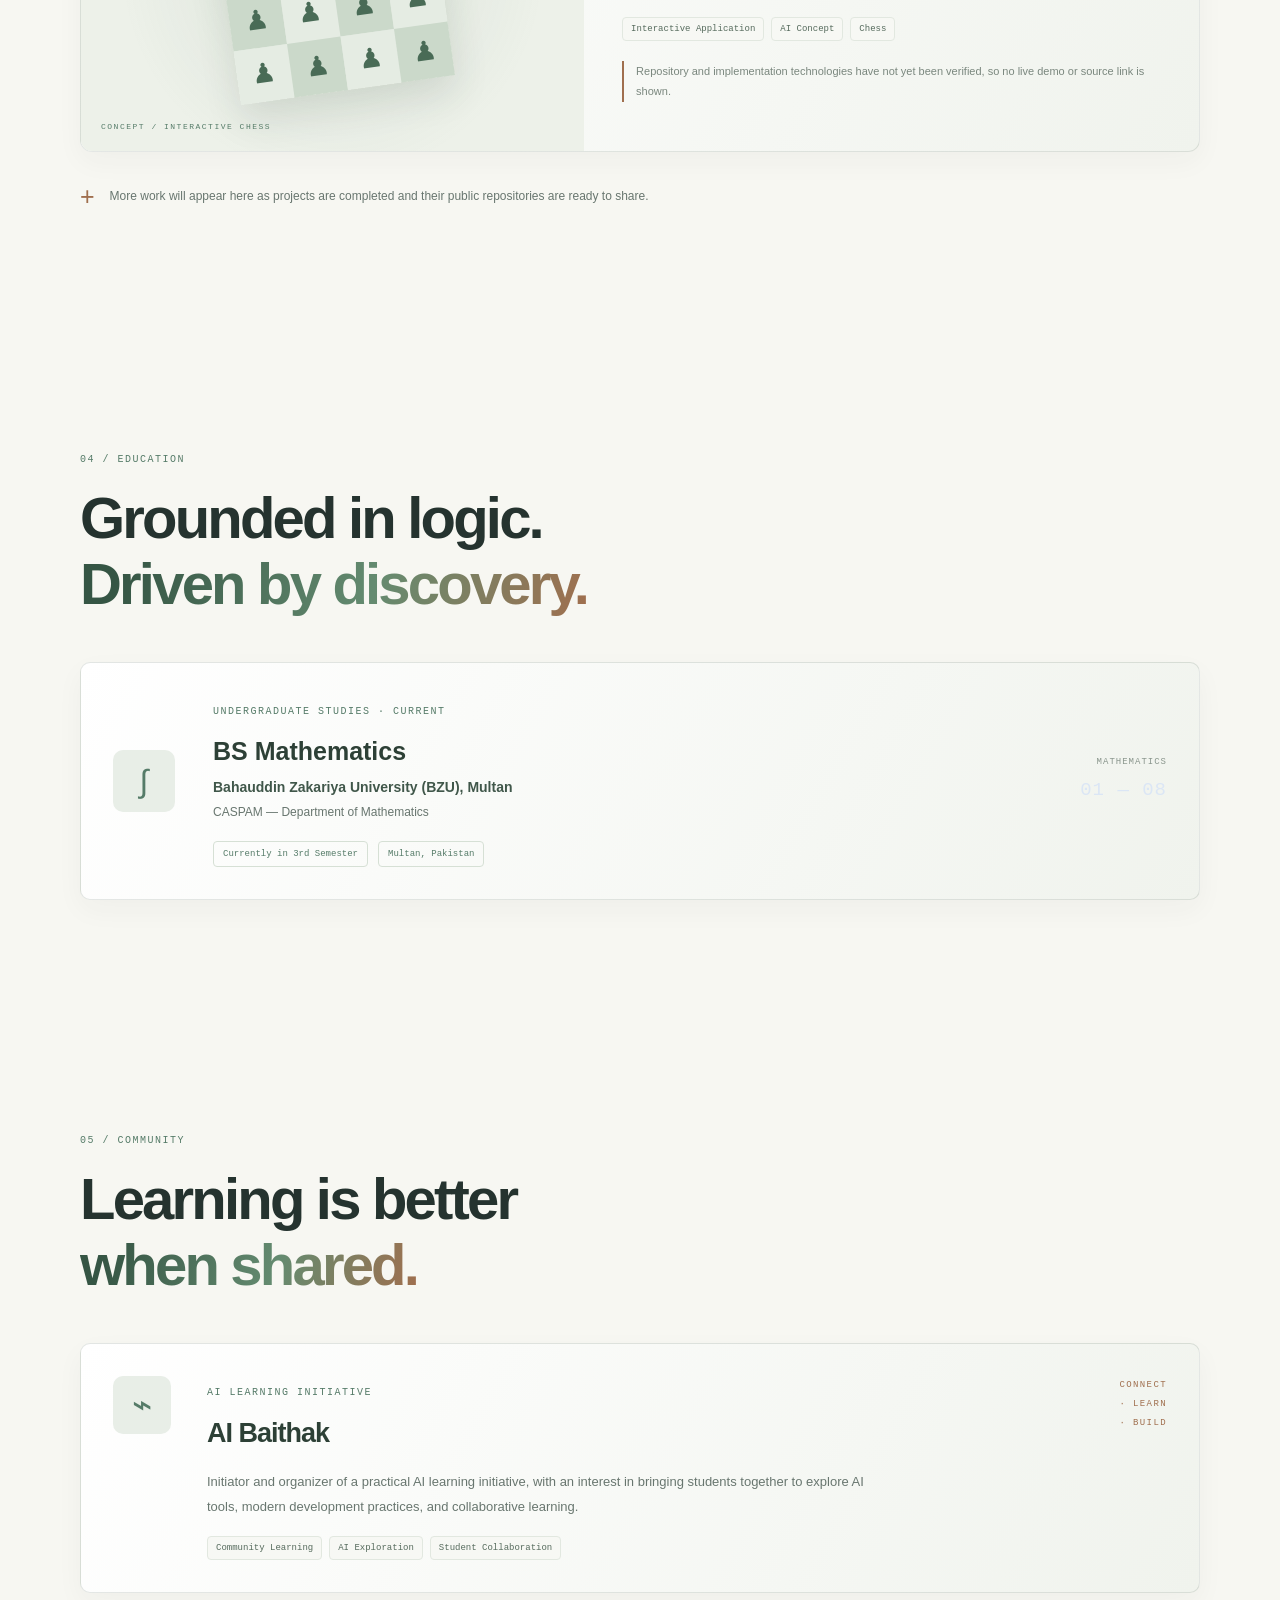
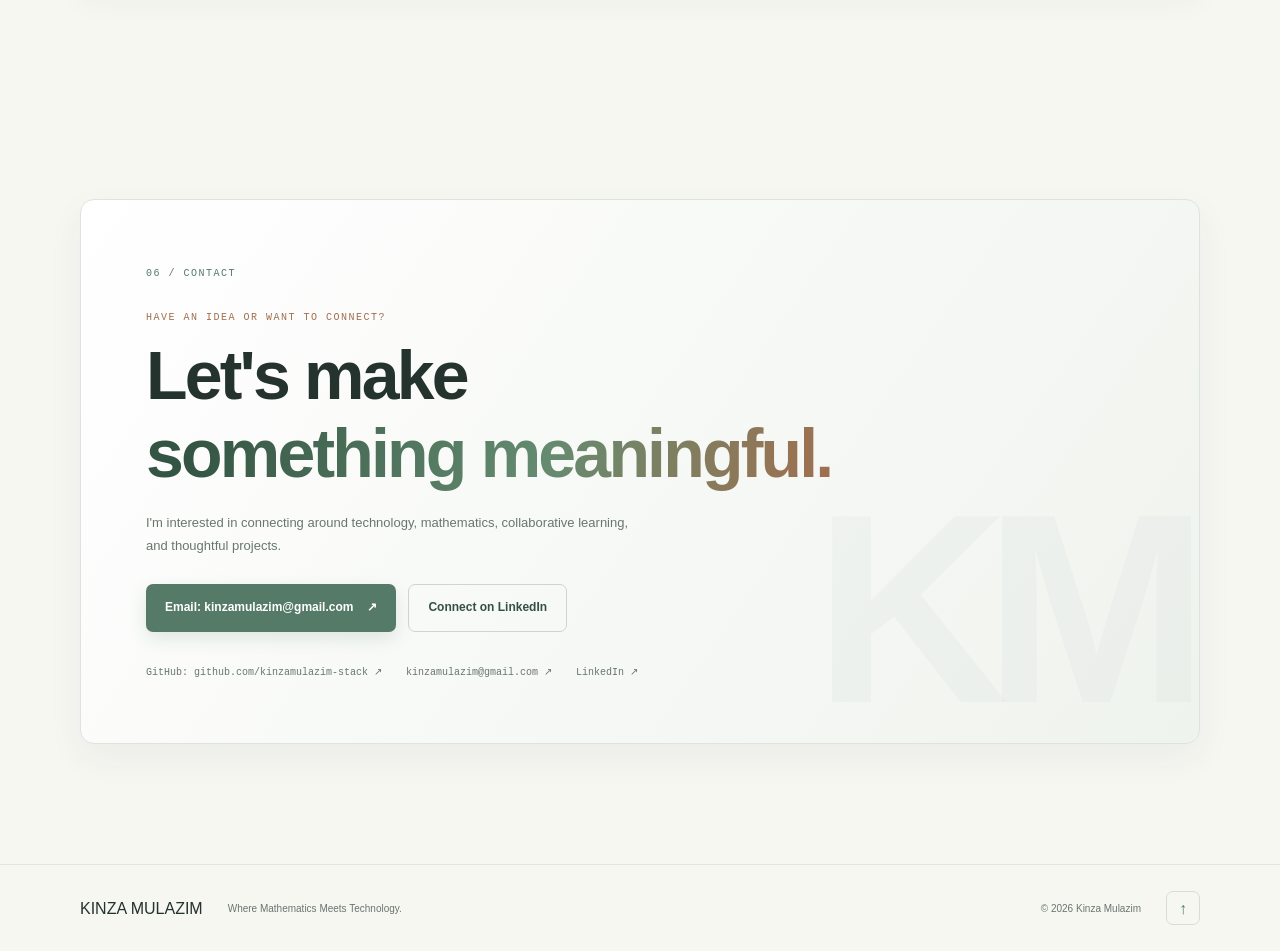
==== commit 415f6d4e: "Simplify portfolio wordmark and refine KM monogram" ====
--- a/index.html
+++ b/index.html
@@ -22,7 +22,7 @@
   <div class="ambient ambient-two" aria-hidden="true"></div>
   <header class="site-header">
     <nav class="nav container" aria-label="Main navigation">
-      <a class="brand" href="#home" aria-label="Kinza Mulazim home"><span class="brand-mark">K<span>M</span></span><span class="brand-name">KINZA<span>.</span></span></a>
+      <a class="brand" href="#home" aria-label="Kinza Mulazim home"><span class="brand-wordmark">KINZA <span>MULAZIM</span></span></a>
       <button class="menu-toggle" type="button" aria-label="Open navigation menu" aria-expanded="false" aria-controls="nav-links"><span></span><span></span></button>
       <div class="nav-links" id="nav-links">
         <a href="#home">Home</a><a href="#about">About</a><a href="#skills">Skills</a><a href="#projects">Projects</a><a href="#education">Education</a><a href="#contact" class="nav-contact">Contact <span aria-hidden="true">↗</span></a>
@@ -48,10 +48,10 @@
           <span class="location-label"><span aria-hidden="true">⌖</span> Multan, Pakistan</span>
         </div>
       </div>
-      <div class="hero-art reveal" aria-label="KM monogram with mathematical-inspired orbit graphics">
+      <div class="hero-art reveal" aria-label="Kinza Mulazim monogram with mathematical-inspired graphics">
         <div class="orbit orbit-a"></div><div class="orbit orbit-b"></div><div class="orbit orbit-c"></div>
         <div class="orbit-dot dot-a"></div><div class="orbit-dot dot-b"></div>
-        <div class="monogram"><span>K</span><span>M</span><small>EST. IN CURIOSITY</small></div>
+        <div class="monogram"><span>K</span><span class="monogram-divider"></span><span>M</span><small>MATHEMATICS · TECHNOLOGY</small></div>
         <div class="floating-note note-top"><span class="note-symbol">∑</span><span>Think<br>analytically</span></div>
         <div class="floating-note note-bottom"><span class="note-symbol">{ }</span><span>Build<br>creatively</span></div>
         <div class="art-caption">WHERE MATHEMATICS MEETS TECHNOLOGY</div>
@@ -109,7 +109,7 @@
       <div class="contact-panel reveal"><span class="section-index">06 / CONTACT</span><p class="contact-kicker">HAVE AN IDEA OR WANT TO CONNECT?</p><h2>Let's make<br><span class="gradient-text">something meaningful.</span></h2><p class="contact-copy">I'm interested in connecting around technology, mathematics, collaborative learning, and thoughtful projects.</p><div class="contact-actions"><a class="button button-primary" id="email-link" href="mailto:kinzamulazim@gmail.com">Email: kinzamulazim@gmail.com <span>↗</span></a><a class="button button-secondary" href="https://www.linkedin.com/in/kinza-mulazim-3698233b4/" target="_blank" rel="noopener noreferrer">Connect on LinkedIn</a></div><div class="contact-social"><a href="https://github.com/kinzamulazim-stack" target="_blank" rel="noopener noreferrer">GitHub: github.com/kinzamulazim-stack ↗</a><a href="mailto:kinzamulazim@gmail.com">kinzamulazim@gmail.com ↗</a><a href="https://www.linkedin.com/in/kinza-mulazim-3698233b4/" target="_blank" rel="noopener noreferrer">LinkedIn ↗</a></div></div>
     </section>
   </main>
-  <footer class="footer"><div class="container footer-inner"><a class="brand" href="#home"><span class="brand-mark">K<span>M</span></span><span class="brand-name">KINZA<span>.</span></span></a><p>Where Mathematics Meets Technology.</p><span>© <span id="year"></span> Kinza Mulazim</span><a class="back-top" href="#home" aria-label="Back to top">↑</a></div></footer>
+  <footer class="footer"><div class="container footer-inner"><a class="brand" href="#home"><span class="brand-wordmark">KINZA <span>MULAZIM</span></span></a><p>Where Mathematics Meets Technology.</p><span>© <span id="year"></span> Kinza Mulazim</span><a class="back-top" href="#home" aria-label="Back to top">↑</a></div></footer>
   <script src="script.js"></script>
 </body>
 </html>
--- a/style.css
+++ b/style.css
@@ -1 +1,121 @@
-:root{--bg:#080d18;--panel:#101827;--panel-2:#121e30;--text:#f5f7fa;--muted:#a7b2c5;--blue:#4285ff;--cyan:#35d5f2;--line:rgba(167,178,197,.16);--font:'Manrope',sans-serif;--mono:'DM Mono',monospace}*{box-sizing:border-box}html{scroll-behavior:smooth;scroll-padding-top:92px}body{margin:0;background:var(--bg);color:var(--text);font-family:var(--font);line-height:1.7;overflow-x:hidden}body:before{content:"";position:fixed;inset:0;pointer-events:none;z-index:-1;background-image:linear-gradient(rgba(255,255,255,.018) 1px,transparent 1px),linear-gradient(90deg,rgba(255,255,255,.018) 1px,transparent 1px);background-size:58px 58px;mask-image:linear-gradient(to bottom,black,transparent 85%)}a{color:inherit;text-decoration:none}button{font:inherit}.container{width:min(1120px,calc(100% - 48px));margin-inline:auto}.section{padding-block:116px}.ambient{position:absolute;width:480px;height:480px;border-radius:50%;filter:blur(110px);opacity:.14;pointer-events:none;z-index:-1}.ambient-one{background:#1655ba;top:80px;right:-200px}.ambient-two{background:#087f9e;top:1000px;left:-300px}.skip-link{position:absolute;top:-60px;left:16px;background:white;color:#111;padding:10px 14px;z-index:100}.skip-link:focus{top:10px}:focus-visible{outline:2px solid var(--cyan);outline-offset:4px}.site-header{height:82px;position:sticky;top:0;z-index:50;background:rgba(8,13,24,.82);backdrop-filter:blur(18px);border-bottom:1px solid rgba(255,255,255,.06)}.nav{height:100%;display:flex;align-items:center;justify-content:space-between}.brand{display:flex;align-items:center;gap:11px}.brand-mark{height:36px;width:36px;display:grid;place-items:center;border:1px solid rgba(66,133,255,.6);border-radius:10px;color:white;font-size:14px;font-weight:800;letter-spacing:-2px;background:linear-gradient(145deg,rgba(66,133,255,.22),rgba(53,213,242,.08))}.brand-mark span{color:var(--cyan)}.brand-name{font-size:14px;letter-spacing:3px;font-weight:800}.brand-name span{color:var(--cyan)}.nav-links{display:flex;align-items:center;gap:34px}.nav-links>a{font-size:12px;color:var(--muted);transition:color .2s}.nav-links>a:hover,.nav-links>a.active{color:white}.nav-links .nav-contact{color:white;border:1px solid var(--line);padding:9px 15px;border-radius:7px}.nav-contact span{color:var(--cyan);margin-left:7px}.menu-toggle{display:none;background:none;border:0;padding:10px}.menu-toggle span{display:block;width:23px;height:2px;background:white;margin:5px}.hero{min-height:690px;display:grid;grid-template-columns:1.05fr .95fr;align-items:center;position:relative;padding-top:90px;padding-bottom:120px}.eyebrow,.section-index,.info-label,.note-kicker,.project-type,.edu-period,.quote-credit,.art-caption,.visual-label{font-family:var(--mono);font-size:10px;letter-spacing:1.5px;color:var(--cyan)}.eyebrow{display:flex;align-items:center;gap:10px}.status-dot{width:7px;height:7px;border-radius:50%;background:#55d69a;box-shadow:0 0 12px #55d69a}.eyebrow-line{height:1px;width:44px;background:var(--line)}.hero-intro{margin:30px 0 0;color:var(--muted);font-size:17px}.hero h1{font-size:clamp(64px,8vw,104px);line-height:.98;letter-spacing:-7px;margin:5px 0 24px;font-weight:800}.gradient-text{background:linear-gradient(105deg,#f5f7fa 5%,#7bb3ff 52%,#35d5f2 100%);-webkit-background-clip:text;background-clip:text;color:transparent}.role-line{font-size:15px;color:var(--muted);margin-bottom:17px}.typed-role{color:white;font-weight:700}.cursor{color:var(--cyan);animation:blink 1s steps(2,start) infinite}.hero-description{max-width:450px;color:var(--muted);font-size:15px;line-height:1.9}.hero-actions{display:flex;gap:12px;margin-top:30px}.button{min-height:48px;padding:0 19px;display:inline-flex;align-items:center;justify-content:center;gap:14px;border-radius:7px;font-size:12px;font-weight:800;transition:transform .2s,border-color .2s,box-shadow .2s}.button:hover{transform:translateY(-3px)}.button-primary{color:white;background:linear-gradient(110deg,#3478ed,#2360ce);box-shadow:0 8px 28px rgba(42,105,222,.2)}.button-primary:hover{box-shadow:0 12px 32px rgba(42,105,222,.34)}.button-secondary{border:1px solid var(--line);color:var(--text)}.button-secondary:hover{border-color:rgba(53,213,242,.55)}.social-links{display:flex;gap:24px;align-items:center;margin-top:45px;font-family:var(--mono);font-size:10px;color:var(--muted)}.social-links a:hover{color:var(--cyan)}.social-links a span{color:var(--cyan)}.location-label{margin-left:auto}.hero-art{height:450px;position:relative;display:grid;place-items:center}.orbit{position:absolute;border:1px solid rgba(89,155,255,.18);border-radius:50%;transform:rotate(-24deg)}.orbit-a{width:350px;height:350px}.orbit-b{width:440px;height:220px;transform:rotate(34deg)}.orbit-c{width:290px;height:430px;transform:rotate(65deg);border-color:rgba(53,213,242,.15)}.monogram{width:210px;height:210px;border-radius:50%;display:flex;align-items:center;justify-content:center;gap:5px;position:relative;background:radial-gradient(circle at 40% 30%,#1c3b69,#101c30 65%);border:1px solid rgba(106,174,255,.38);box-shadow:0 0 70px rgba(48,117,218,.2),inset 0 0 35px rgba(66,133,255,.12);font-size:75px;font-weight:800;letter-spacing:-9px}.monogram span:last-of-type{color:var(--cyan)}.monogram small{position:absolute;bottom:36px;font:8px var(--mono);letter-spacing:2px;color:var(--muted)}.orbit-dot{position:absolute;width:9px;height:9px;border-radius:50%;background:var(--cyan);box-shadow:0 0 18px var(--cyan)}.dot-a{top:73px;right:100px}.dot-b{bottom:80px;left:65px;background:var(--blue);box-shadow:0 0 18px var(--blue)}.floating-note{position:absolute;display:flex;align-items:center;gap:10px;padding:12px 15px;background:rgba(16,24,39,.84);border:1px solid var(--line);border-radius:9px;box-shadow:0 14px 40px rgba(0,0,0,.2);font-size:10px;line-height:1.45;color:var(--muted)}.note-top{top:56px;left:10px}.note-bottom{right:0;bottom:72px}.note-symbol{font:19px var(--mono);color:var(--cyan)}.art-caption{position:absolute;bottom:8px;letter-spacing:2px;font-size:8px}.scroll-cue{position:absolute;bottom:38px;left:0;display:flex;align-items:center;gap:13px;font:9px var(--mono);letter-spacing:1.5px;color:var(--muted)}.scroll-line{height:1px;width:36px;background:var(--cyan)}.section-heading{margin-bottom:45px}.section-index{display:block;margin-bottom:17px}.section-heading h2,.contact-panel h2{font-size:clamp(38px,5vw,58px);letter-spacing:-2.8px;line-height:1.14;margin:0;font-weight:800}.section-subtitle{color:var(--muted);font-size:14px;margin:16px 0 0}.about-grid{display:grid;grid-template-columns:1.35fr .65fr;gap:90px}.about-main p{font-size:14px;color:var(--muted);line-height:2;margin:0 0 18px}.about-main .lead{font-size:19px;line-height:1.8;color:#e7edf7}.about-aside{display:grid;gap:15px}.info-card,.quote-card{padding:25px;background:linear-gradient(145deg,rgba(20,33,53,.9),rgba(13,21,35,.9));border:1px solid var(--line);border-radius:10px}.info-card{display:grid;gap:9px}.info-card strong{font-size:15px;line-height:1.6}.info-label{font-size:9px}.info-rule{height:1px;background:var(--line);margin:8px 0}.quote-card{position:relative}.quote-mark{font-size:42px;line-height:1;color:var(--cyan)}.quote-card p{font-size:16px;font-weight:700;line-height:1.5}.quote-credit{font-size:8px}.skills-grid{display:grid;grid-template-columns:repeat(3,1fr);gap:14px}.skill-card{padding:24px;background:linear-gradient(145deg,rgba(17,27,44,.92),rgba(12,20,33,.92));border:1px solid var(--line);border-radius:10px;transition:transform .25s,border-color .25s}.skill-card:hover,.project-feature:hover{transform:translateY(-4px);border-color:rgba(66,133,255,.42)}.skill-card-top{display:flex;justify-content:space-between;align-items:center}.skill-icon{font-size:24px;color:var(--cyan)}.skill-number{font:10px var(--mono);color:#62728a}.skill-card h3{font-size:16px;margin:20px 0 8px}.skill-card p{font-size:12px;line-height:1.8;color:var(--muted);min-height:66px}.tags{display:flex;flex-wrap:wrap;gap:7px;margin-top:17px}.tags span{font:9px var(--mono);color:#bdc9da;border:1px solid rgba(167,178,197,.17);background:rgba(255,255,255,.025);border-radius:4px;padding:6px 8px}.skill-note{background:radial-gradient(circle at 100% 0,rgba(53,213,242,.12),transparent 55%),#101827;position:relative;overflow:hidden}.note-kicker{font-size:9px}.skill-note h3{font-size:27px;line-height:1.2;letter-spacing:-1px}.skill-note p{min-height:0;max-width:240px}.note-arrow{position:absolute;right:22px;bottom:14px;color:var(--cyan);font-size:24px}.project-feature{display:grid;grid-template-columns:.9fr 1.1fr;min-height:330px;background:linear-gradient(120deg,#111d30,#0e1726);border:1px solid var(--line);border-radius:12px;overflow:hidden;transition:transform .25s,border-color .25s}.project-visual{position:relative;min-height:300px;background:radial-gradient(circle at 50% 45%,rgba(49,119,215,.24),transparent 65%),#0c1524;display:grid;place-items:center;overflow:hidden}.chess-grid{display:grid;grid-template-columns:repeat(4,54px);transform:rotate(-8deg);box-shadow:0 20px 55px rgba(0,0,0,.35)}.chess-grid span{height:54px;display:grid;place-items:center;font-size:27px;color:#a9c8ff;background:#172a45}.chess-grid span:nth-child(8n+1),.chess-grid span:nth-child(8n+3),.chess-grid span:nth-child(8n+6),.chess-grid span:nth-child(8n+8){background:#28466c}.visual-label{position:absolute;bottom:18px;left:20px;font-size:8px}.project-content{padding:38px}.project-content h3,.community-card h3{font-size:27px;letter-spacing:-1px;margin:12px 0}.project-content>p,.community-card p{font-size:13px;line-height:1.9;color:var(--muted)}.project-disclaimer{font-size:11px!important;color:#8090a6!important;border-left:2px solid var(--cyan);padding-left:12px;margin-top:20px}.project-footnote{display:flex;align-items:center;gap:15px;margin-top:22px;color:var(--muted);font-size:12px}.footnote-mark{color:var(--cyan);font-size:25px}.education-card{display:grid;grid-template-columns:75px 1fr auto;align-items:center;gap:25px;padding:32px;background:linear-gradient(120deg,#121f33,#0e1726);border:1px solid var(--line);border-radius:10px}.edu-symbol{width:62px;height:62px;display:grid;place-items:center;border-radius:10px;background:rgba(66,133,255,.12);color:var(--cyan);font-size:32px}.edu-content h3{font-size:25px;margin:8px 0 3px}.edu-content p{font-size:12px;color:var(--muted);margin:3px 0}.edu-content .edu-institution{font-size:14px;color:#e5ebf5;font-weight:700}.edu-meta{display:flex;gap:10px;flex-wrap:wrap;margin-top:18px}.edu-meta span{font:9px var(--mono);padding:7px 9px;border:1px solid var(--line);border-radius:4px;color:var(--cyan)}.edu-side{text-align:right;font:9px var(--mono);letter-spacing:1px;line-height:2;color:var(--muted)}.edu-side span{font-size:19px;color:#dbe6f5}.community-card{display:grid;grid-template-columns:70px 1fr auto;gap:24px;align-items:start;padding:32px;border:1px solid var(--line);border-radius:10px;background:linear-gradient(120deg,rgba(18,31,51,.95),rgba(13,21,35,.95))}.community-icon{width:58px;height:58px;display:grid;place-items:center;background:rgba(53,213,242,.1);color:var(--cyan);border-radius:10px;font-size:34px}.community-card h3{margin:8px 0}.community-card p{max-width:680px}.community-side{font:9px var(--mono);line-height:2.1;letter-spacing:1.4px;color:var(--cyan);text-align:right}.contact-section{padding-top:90px;padding-bottom:120px}.contact-panel{position:relative;overflow:hidden;padding:65px;border:1px solid rgba(66,133,255,.25);border-radius:14px;background:radial-gradient(ellipse at 90% 10%,rgba(36,105,210,.2),transparent 45%),linear-gradient(125deg,#111d30,#0c1422)}.contact-panel:after{content:"KM";position:absolute;right:15px;bottom:-95px;font-size:270px;font-weight:800;letter-spacing:-25px;color:rgba(255,255,255,.018);pointer-events:none}.contact-kicker{font:10px var(--mono);letter-spacing:1.5px;color:var(--cyan);margin:30px 0 14px}.contact-panel h2{font-size:clamp(42px,6vw,68px)}.contact-copy{max-width:500px;color:var(--muted);font-size:13px;margin:20px 0 27px}.contact-actions{display:flex;gap:12px;flex-wrap:wrap}.contact-social{display:flex;gap:24px;margin-top:34px;font:10px var(--mono);color:var(--muted)}.contact-social a:hover{color:var(--cyan)}.footer{border-top:1px solid var(--line);padding:25px 0}.footer-inner{display:flex;align-items:center;gap:25px}.footer p,.footer-inner>span{font-size:10px;color:var(--muted)}.footer-inner>span{margin-left:auto}.back-top{height:34px;width:34px;border:1px solid var(--line);border-radius:7px;display:grid;place-items:center;color:var(--cyan)}.reveal{opacity:0;transform:translateY(18px);transition:opacity .65s ease,transform .65s ease}.reveal.visible{opacity:1;transform:translateY(0)}@keyframes blink{to{visibility:hidden}}@media(max-width:900px){.nav-links{gap:19px}.hero{grid-template-columns:1fr .8fr}.hero h1{font-size:76px}.hero-art{transform:scale(.86)}.skills-grid{grid-template-columns:repeat(2,1fr)}.about-grid{gap:40px}}@media(max-width:700px){.container{width:min(100% - 36px,540px)}.section{padding-block:78px}.site-header{height:70px}.menu-toggle{display:block;z-index:3}.nav-links{display:none;position:absolute;top:69px;left:0;right:0;padding:18px 24px 24px;background:rgba(8,13,24,.98);border-bottom:1px solid var(--line);flex-direction:column;align-items:stretch;gap:0}.nav-links.open{display:flex}.nav-links>a{padding:13px 0;border-bottom:1px solid rgba(255,255,255,.05)}.nav-links .nav-contact{border:0;padding:13px 0}.menu-toggle[aria-expanded=true] span:first-child{transform:translateY(3.5px) rotate(45deg)}.menu-toggle[aria-expanded=true] span:last-child{transform:translateY(-3.5px) rotate(-45deg)}.menu-toggle span{transition:transform .2s}.hero{display:flex;flex-direction:column;align-items:flex-start;min-height:auto;padding-top:80px;padding-bottom:95px}.hero h1{font-size:clamp(64px,16vw,88px);letter-spacing:-5px}.hero-art{width:100%;height:340px;transform:scale(.82);transform-origin:center;margin:-5px 0 -10px}.orbit-a{width:280px;height:280px}.orbit-b{width:340px;height:170px}.orbit-c{height:340px;width:230px}.monogram{width:170px;height:170px;font-size:62px}.monogram small{bottom:27px}.note-top{left:0;top:25px}.note-bottom{right:-5px;bottom:30px}.social-links{width:100%;gap:17px;flex-wrap:wrap}.location-label{margin-left:0}.scroll-cue{bottom:26px}.section-heading h2{font-size:42px}.about-grid{grid-template-columns:1fr;gap:28px}.skills-grid{grid-template-columns:1fr}.skill-card p{min-height:0}.project-feature{grid-template-columns:1fr}.project-visual{min-height:240px}.project-content{padding:26px}.education-card{grid-template-columns:55px 1fr;gap:17px;padding:22px}.edu-symbol{width:50px;height:50px}.edu-side{display:none}.community-card{grid-template-columns:50px 1fr;gap:16px;padding:22px}.community-icon{width:48px;height:48px}.community-side{grid-column:2;text-align:left}.contact-panel{padding:32px 23px}.contact-panel h2{font-size:43px}.contact-panel:after{font-size:160px;bottom:-50px}.contact-actions{align-items:stretch;flex-direction:column}.footer-inner{flex-wrap:wrap;gap:13px}.footer p{width:100%;order:3;margin:0}.footer-inner>span{margin-left:auto}}@media(prefers-reduced-motion:reduce){html{scroll-behavior:auto}*,*::before,*::after{animation-duration:.01ms!important;animation-iteration-count:1!important;transition-duration:.01ms!important}.reveal{opacity:1;transform:none}}+:root{--bg:#080d18;--panel:#101827;--panel-2:#121e30;--text:#f5f7fa;--muted:#a7b2c5;--blue:#4285ff;--cyan:#35d5f2;--line:rgba(167,178,197,.16);--font:'Manrope',sans-serif;--mono:'DM Mono',monospace}*{box-sizing:border-box}html{scroll-behavior:smooth;scroll-padding-top:92px}body{margin:0;background:var(--bg);color:var(--text);font-family:var(--font);line-height:1.7;overflow-x:hidden}body:before{content:"";position:fixed;inset:0;pointer-events:none;z-index:-1;background-image:linear-gradient(rgba(255,255,255,.018) 1px,transparent 1px),linear-gradient(90deg,rgba(255,255,255,.018) 1px,transparent 1px);background-size:58px 58px;mask-image:linear-gradient(to bottom,black,transparent 85%)}a{color:inherit;text-decoration:none}button{font:inherit}.container{width:min(1120px,calc(100% - 48px));margin-inline:auto}.section{padding-block:116px}.ambient{position:absolute;width:480px;height:480px;border-radius:50%;filter:blur(110px);opacity:.14;pointer-events:none;z-index:-1}.ambient-one{background:#1655ba;top:80px;right:-200px}.ambient-two{background:#087f9e;top:1000px;left:-300px}.skip-link{position:absolute;top:-60px;left:16px;background:white;color:#111;padding:10px 14px;z-index:100}.skip-link:focus{top:10px}:focus-visible{outline:2px solid var(--cyan);outline-offset:4px}.site-header{height:82px;position:sticky;top:0;z-index:50;background:rgba(8,13,24,.82);backdrop-filter:blur(18px);border-bottom:1px solid rgba(255,255,255,.06)}.nav{height:100%;display:flex;align-items:center;justify-content:space-between}.brand{display:flex;align-items:center;gap:11px}.brand-mark{height:36px;width:36px;display:grid;place-items:center;border:1px solid rgba(66,133,255,.6);border-radius:10px;color:white;font-size:14px;font-weight:800;letter-spacing:-2px;background:linear-gradient(145deg,rgba(66,133,255,.22),rgba(53,213,242,.08))}.brand-mark span{color:var(--cyan)}.brand-name{font-size:14px;letter-spacing:3px;font-weight:800}.brand-name span{color:var(--cyan)}.nav-links{display:flex;align-items:center;gap:34px}.nav-links>a{font-size:12px;color:var(--muted);transition:color .2s}.nav-links>a:hover,.nav-links>a.active{color:white}.nav-links .nav-contact{color:white;border:1px solid var(--line);padding:9px 15px;border-radius:7px}.nav-contact span{color:var(--cyan);margin-left:7px}.menu-toggle{display:none;background:none;border:0;padding:10px}.menu-toggle span{display:block;width:23px;height:2px;background:white;margin:5px}.hero{min-height:690px;display:grid;grid-template-columns:1.05fr .95fr;align-items:center;position:relative;padding-top:90px;padding-bottom:120px}.eyebrow,.section-index,.info-label,.note-kicker,.project-type,.edu-period,.quote-credit,.art-caption,.visual-label{font-family:var(--mono);font-size:10px;letter-spacing:1.5px;color:var(--cyan)}.eyebrow{display:flex;align-items:center;gap:10px}.status-dot{width:7px;height:7px;border-radius:50%;background:#55d69a;box-shadow:0 0 12px #55d69a}.eyebrow-line{height:1px;width:44px;background:var(--line)}.hero-intro{margin:30px 0 0;color:var(--muted);font-size:17px}.hero h1{font-size:clamp(64px,8vw,104px);line-height:.98;letter-spacing:-7px;margin:5px 0 24px;font-weight:800}.gradient-text{background:linear-gradient(105deg,#f5f7fa 5%,#7bb3ff 52%,#35d5f2 100%);-webkit-background-clip:text;background-clip:text;color:transparent}.role-line{font-size:15px;color:var(--muted);margin-bottom:17px}.typed-role{color:white;font-weight:700}.cursor{color:var(--cyan);animation:blink 1s steps(2,start) infinite}.hero-description{max-width:450px;color:var(--muted);font-size:15px;line-height:1.9}.hero-actions{display:flex;gap:12px;margin-top:30px}.button{min-height:48px;padding:0 19px;display:inline-flex;align-items:center;justify-content:center;gap:14px;border-radius:7px;font-size:12px;font-weight:800;transition:transform .2s,border-color .2s,box-shadow .2s}.button:hover{transform:translateY(-3px)}.button-primary{color:white;background:linear-gradient(110deg,#3478ed,#2360ce);box-shadow:0 8px 28px rgba(42,105,222,.2)}.button-primary:hover{box-shadow:0 12px 32px rgba(42,105,222,.34)}.button-secondary{border:1px solid var(--line);color:var(--text)}.button-secondary:hover{border-color:rgba(53,213,242,.55)}.social-links{display:flex;gap:24px;align-items:center;margin-top:45px;font-family:var(--mono);font-size:10px;color:var(--muted)}.social-links a:hover{color:var(--cyan)}.social-links a span{color:var(--cyan)}.location-label{margin-left:auto}.hero-art{height:450px;position:relative;display:grid;place-items:center}.orbit{position:absolute;border:1px solid rgba(89,155,255,.18);border-radius:50%;transform:rotate(-24deg)}.orbit-a{width:350px;height:350px}.orbit-b{width:440px;height:220px;transform:rotate(34deg)}.orbit-c{width:290px;height:430px;transform:rotate(65deg);border-color:rgba(53,213,242,.15)}.monogram{width:210px;height:210px;border-radius:50%;display:flex;align-items:center;justify-content:center;gap:5px;position:relative;background:radial-gradient(circle at 40% 30%,#1c3b69,#101c30 65%);border:1px solid rgba(106,174,255,.38);box-shadow:0 0 70px rgba(48,117,218,.2),inset 0 0 35px rgba(66,133,255,.12);font-size:75px;font-weight:800;letter-spacing:-9px}.monogram span:last-of-type{color:var(--cyan)}.monogram small{position:absolute;bottom:36px;font:8px var(--mono);letter-spacing:2px;color:var(--muted)}.orbit-dot{position:absolute;width:9px;height:9px;border-radius:50%;background:var(--cyan);box-shadow:0 0 18px var(--cyan)}.dot-a{top:73px;right:100px}.dot-b{bottom:80px;left:65px;background:var(--blue);box-shadow:0 0 18px var(--blue)}.floating-note{position:absolute;display:flex;align-items:center;gap:10px;padding:12px 15px;background:rgba(16,24,39,.84);border:1px solid var(--line);border-radius:9px;box-shadow:0 14px 40px rgba(0,0,0,.2);font-size:10px;line-height:1.45;color:var(--muted)}.note-top{top:56px;left:10px}.note-bottom{right:0;bottom:72px}.note-symbol{font:19px var(--mono);color:var(--cyan)}.art-caption{position:absolute;bottom:8px;letter-spacing:2px;font-size:8px}.scroll-cue{position:absolute;bottom:38px;left:0;display:flex;align-items:center;gap:13px;font:9px var(--mono);letter-spacing:1.5px;color:var(--muted)}.scroll-line{height:1px;width:36px;background:var(--cyan)}.section-heading{margin-bottom:45px}.section-index{display:block;margin-bottom:17px}.section-heading h2,.contact-panel h2{font-size:clamp(38px,5vw,58px);letter-spacing:-2.8px;line-height:1.14;margin:0;font-weight:800}.section-subtitle{color:var(--muted);font-size:14px;margin:16px 0 0}.about-grid{display:grid;grid-template-columns:1.35fr .65fr;gap:90px}.about-main p{font-size:14px;color:var(--muted);line-height:2;margin:0 0 18px}.about-main .lead{font-size:19px;line-height:1.8;color:#e7edf7}.about-aside{display:grid;gap:15px}.info-card,.quote-card{padding:25px;background:linear-gradient(145deg,rgba(20,33,53,.9),rgba(13,21,35,.9));border:1px solid var(--line);border-radius:10px}.info-card{display:grid;gap:9px}.info-card strong{font-size:15px;line-height:1.6}.info-label{font-size:9px}.info-rule{height:1px;background:var(--line);margin:8px 0}.quote-card{position:relative}.quote-mark{font-size:42px;line-height:1;color:var(--cyan)}.quote-card p{font-size:16px;font-weight:700;line-height:1.5}.quote-credit{font-size:8px}.skills-grid{display:grid;grid-template-columns:repeat(3,1fr);gap:14px}.skill-card{padding:24px;background:linear-gradient(145deg,rgba(17,27,44,.92),rgba(12,20,33,.92));border:1px solid var(--line);border-radius:10px;transition:transform .25s,border-color .25s}.skill-card:hover,.project-feature:hover{transform:translateY(-4px);border-color:rgba(66,133,255,.42)}.skill-card-top{display:flex;justify-content:space-between;align-items:center}.skill-icon{font-size:24px;color:var(--cyan)}.skill-number{font:10px var(--mono);color:#62728a}.skill-card h3{font-size:16px;margin:20px 0 8px}.skill-card p{font-size:12px;line-height:1.8;color:var(--muted);min-height:66px}.tags{display:flex;flex-wrap:wrap;gap:7px;margin-top:17px}.tags span{font:9px var(--mono);color:#bdc9da;border:1px solid rgba(167,178,197,.17);background:rgba(255,255,255,.025);border-radius:4px;padding:6px 8px}.skill-note{background:radial-gradient(circle at 100% 0,rgba(53,213,242,.12),transparent 55%),#101827;position:relative;overflow:hidden}.note-kicker{font-size:9px}.skill-note h3{font-size:27px;line-height:1.2;letter-spacing:-1px}.skill-note p{min-height:0;max-width:240px}.note-arrow{position:absolute;right:22px;bottom:14px;color:var(--cyan);font-size:24px}.project-feature{display:grid;grid-template-columns:.9fr 1.1fr;min-height:330px;background:linear-gradient(120deg,#111d30,#0e1726);border:1px solid var(--line);border-radius:12px;overflow:hidden;transition:transform .25s,border-color .25s}.project-visual{position:relative;min-height:300px;background:radial-gradient(circle at 50% 45%,rgba(49,119,215,.24),transparent 65%),#0c1524;display:grid;place-items:center;overflow:hidden}.chess-grid{display:grid;grid-template-columns:repeat(4,54px);transform:rotate(-8deg);box-shadow:0 20px 55px rgba(0,0,0,.35)}.chess-grid span{height:54px;display:grid;place-items:center;font-size:27px;color:#a9c8ff;background:#172a45}.chess-grid span:nth-child(8n+1),.chess-grid span:nth-child(8n+3),.chess-grid span:nth-child(8n+6),.chess-grid span:nth-child(8n+8){background:#28466c}.visual-label{position:absolute;bottom:18px;left:20px;font-size:8px}.project-content{padding:38px}.project-content h3,.community-card h3{font-size:27px;letter-spacing:-1px;margin:12px 0}.project-content>p,.community-card p{font-size:13px;line-height:1.9;color:var(--muted)}.project-disclaimer{font-size:11px!important;color:#8090a6!important;border-left:2px solid var(--cyan);padding-left:12px;margin-top:20px}.project-footnote{display:flex;align-items:center;gap:15px;margin-top:22px;color:var(--muted);font-size:12px}.footnote-mark{color:var(--cyan);font-size:25px}.education-card{display:grid;grid-template-columns:75px 1fr auto;align-items:center;gap:25px;padding:32px;background:linear-gradient(120deg,#121f33,#0e1726);border:1px solid var(--line);border-radius:10px}.edu-symbol{width:62px;height:62px;display:grid;place-items:center;border-radius:10px;background:rgba(66,133,255,.12);color:var(--cyan);font-size:32px}.edu-content h3{font-size:25px;margin:8px 0 3px}.edu-content p{font-size:12px;color:var(--muted);margin:3px 0}.edu-content .edu-institution{font-size:14px;color:#e5ebf5;font-weight:700}.edu-meta{display:flex;gap:10px;flex-wrap:wrap;margin-top:18px}.edu-meta span{font:9px var(--mono);padding:7px 9px;border:1px solid var(--line);border-radius:4px;color:var(--cyan)}.edu-side{text-align:right;font:9px var(--mono);letter-spacing:1px;line-height:2;color:var(--muted)}.edu-side span{font-size:19px;color:#dbe6f5}.community-card{display:grid;grid-template-columns:70px 1fr auto;gap:24px;align-items:start;padding:32px;border:1px solid var(--line);border-radius:10px;background:linear-gradient(120deg,rgba(18,31,51,.95),rgba(13,21,35,.95))}.community-icon{width:58px;height:58px;display:grid;place-items:center;background:rgba(53,213,242,.1);color:var(--cyan);border-radius:10px;font-size:34px}.community-card h3{margin:8px 0}.community-card p{max-width:680px}.community-side{font:9px var(--mono);line-height:2.1;letter-spacing:1.4px;color:var(--cyan);text-align:right}.contact-section{padding-top:90px;padding-bottom:120px}.contact-panel{position:relative;overflow:hidden;padding:65px;border:1px solid rgba(66,133,255,.25);border-radius:14px;background:radial-gradient(ellipse at 90% 10%,rgba(36,105,210,.2),transparent 45%),linear-gradient(125deg,#111d30,#0c1422)}.contact-panel:after{content:"KM";position:absolute;right:15px;bottom:-95px;font-size:270px;font-weight:800;letter-spacing:-25px;color:rgba(255,255,255,.018);pointer-events:none}.contact-kicker{font:10px var(--mono);letter-spacing:1.5px;color:var(--cyan);margin:30px 0 14px}.contact-panel h2{font-size:clamp(42px,6vw,68px)}.contact-copy{max-width:500px;color:var(--muted);font-size:13px;margin:20px 0 27px}.contact-actions{display:flex;gap:12px;flex-wrap:wrap}.contact-social{display:flex;gap:24px;margin-top:34px;font:10px var(--mono);color:var(--muted)}.contact-social a:hover{color:var(--cyan)}.footer{border-top:1px solid var(--line);padding:25px 0}.footer-inner{display:flex;align-items:center;gap:25px}.footer p,.footer-inner>span{font-size:10px;color:var(--muted)}.footer-inner>span{margin-left:auto}.back-top{height:34px;width:34px;border:1px solid var(--line);border-radius:7px;display:grid;place-items:center;color:var(--cyan)}.reveal{opacity:0;transform:translateY(18px);transition:opacity .65s ease,transform .65s ease}.reveal.visible{opacity:1;transform:translateY(0)}@keyframes blink{to{visibility:hidden}}@media(max-width:900px){.nav-links{gap:19px}.hero{grid-template-columns:1fr .8fr}.hero h1{font-size:76px}.hero-art{transform:scale(.86)}.skills-grid{grid-template-columns:repeat(2,1fr)}.about-grid{gap:40px}}@media(max-width:700px){.container{width:min(100% - 36px,540px)}.section{padding-block:78px}.site-header{height:70px}.menu-toggle{display:block;z-index:3}.nav-links{display:none;position:absolute;top:69px;left:0;right:0;padding:18px 24px 24px;background:rgba(8,13,24,.98);border-bottom:1px solid var(--line);flex-direction:column;align-items:stretch;gap:0}.nav-links.open{display:flex}.nav-links>a{padding:13px 0;border-bottom:1px solid rgba(255,255,255,.05)}.nav-links .nav-contact{border:0;padding:13px 0}.menu-toggle[aria-expanded=true] span:first-child{transform:translateY(3.5px) rotate(45deg)}.menu-toggle[aria-expanded=true] span:last-child{transform:translateY(-3.5px) rotate(-45deg)}.menu-toggle span{transition:transform .2s}.hero{display:flex;flex-direction:column;align-items:flex-start;min-height:auto;padding-top:80px;padding-bottom:95px}.hero h1{font-size:clamp(64px,16vw,88px);letter-spacing:-5px}.hero-art{width:100%;height:340px;transform:scale(.82);transform-origin:center;margin:-5px 0 -10px}.orbit-a{width:280px;height:280px}.orbit-b{width:340px;height:170px}.orbit-c{height:340px;width:230px}.monogram{width:170px;height:170px;font-size:62px}.monogram small{bottom:27px}.note-top{left:0;top:25px}.note-bottom{right:-5px;bottom:30px}.social-links{width:100%;gap:17px;flex-wrap:wrap}.location-label{margin-left:0}.scroll-cue{bottom:26px}.section-heading h2{font-size:42px}.about-grid{grid-template-columns:1fr;gap:28px}.skills-grid{grid-template-columns:1fr}.skill-card p{min-height:0}.project-feature{grid-template-columns:1fr}.project-visual{min-height:240px}.project-content{padding:26px}.education-card{grid-template-columns:55px 1fr;gap:17px;padding:22px}.edu-symbol{width:50px;height:50px}.edu-side{display:none}.community-card{grid-template-columns:50px 1fr;gap:16px;padding:22px}.community-icon{width:48px;height:48px}.community-side{grid-column:2;text-align:left}.contact-panel{padding:32px 23px}.contact-panel h2{font-size:43px}.contact-panel:after{font-size:160px;bottom:-50px}.contact-actions{align-items:stretch;flex-direction:column}.footer-inner{flex-wrap:wrap;gap:13px}.footer p{width:100%;order:3;margin:0}.footer-inner>span{margin-left:auto}}@media(prefers-reduced-motion:reduce){html{scroll-behavior:auto}*,*::before,*::after{animation-duration:.01ms!important;animation-iteration-count:1!important;transition-duration:.01ms!important}.reveal{opacity:1;transform:none}}
+
+/* Soft, eye-friendly light theme */
+:root{--bg:#f4f7fc;--panel:#ffffff;--panel-2:#edf3fb;--text:#1b2940;--muted:#64748b;--blue:#4b83d8;--cyan:#258ca8;--line:rgba(57,83,119,.16)}
+body{background:var(--bg);color:var(--text)}
+body:before{background-image:linear-gradient(rgba(56,88,130,.035) 1px,transparent 1px),linear-gradient(90deg,rgba(56,88,130,.035) 1px,transparent 1px)}
+.ambient{opacity:.09}
+.site-header{background:rgba(248,250,254,.9);border-bottom-color:rgba(57,83,119,.12)}
+.brand-mark{color:#24436d;background:linear-gradient(145deg,rgba(75,131,216,.16),rgba(37,140,168,.08));border-color:rgba(75,131,216,.35)}
+.brand-name{color:#20334f}
+.nav-links>a{color:#64748b}
+.nav-links>a:hover,.nav-links>a.active{color:#1b2940}
+.nav-links .nav-contact{color:#20334f}
+.hero-intro,.role-line,.hero-description,.social-links,.scroll-cue{color:#64748b}
+.typed-role{color:#263b5a}
+.gradient-text{background:linear-gradient(105deg,#24436d 5%,#4b83d8 58%,#258ca8 100%);-webkit-background-clip:text;background-clip:text;color:transparent}
+.button-primary{background:linear-gradient(110deg,#4b83d8,#3672c6);box-shadow:0 7px 22px rgba(65,120,200,.16)}
+.button-secondary{color:#29415f;border-color:rgba(57,83,119,.22)}
+.orbit{border-color:rgba(75,131,216,.2)}
+.orbit-c{border-color:rgba(37,140,168,.18)}
+.monogram{background:radial-gradient(circle at 40% 30%,#e6effb,#d7e4f5 65%);border-color:rgba(75,131,216,.3);color:#24436d;box-shadow:0 0 55px rgba(75,131,216,.13),inset 0 0 30px rgba(75,131,216,.08)}
+.floating-note,.info-card,.quote-card,.skill-card{background:linear-gradient(145deg,#fff,#f0f5fc);border-color:rgba(57,83,119,.14);box-shadow:0 8px 24px rgba(38,62,96,.045)}
+.floating-note{color:#64748b}
+.info-card strong,.quote-card p,.skill-card h3,.project-content h3,.community-card h3,.edu-content h3{color:#243752}
+.about-main p,.skill-card p,.project-content>p,.community-card p,.contact-copy{color:#64748b}
+.about-main .lead{color:#344967}
+.tags span{color:#536781;background:#f4f7fc;border-color:rgba(57,83,119,.14)}
+.skill-number,.edu-side{color:#7b8ba2}
+.skill-note{background:radial-gradient(circle at 100% 0,rgba(37,140,168,.1),transparent 55%),#edf3fb}
+.project-feature,.education-card,.community-card{background:linear-gradient(120deg,#fff,#edf3fb);border-color:rgba(57,83,119,.15);box-shadow:0 10px 30px rgba(38,62,96,.045)}
+.project-visual{background:radial-gradient(circle at 50% 45%,rgba(75,131,216,.15),transparent 65%),#e8eff9}
+.chess-grid span{color:#315783;background:#dce8f7}
+.chess-grid span:nth-child(8n+1),.chess-grid span:nth-child(8n+3),.chess-grid span:nth-child(8n+6),.chess-grid span:nth-child(8n+8){background:#c6d9f1}
+.project-disclaimer{color:#64748b!important}
+.edu-content .edu-institution{color:#344967}
+.edu-meta span{color:#287f99}
+.contact-panel{background:radial-gradient(ellipse at 90% 10%,rgba(75,131,216,.12),transparent 45%),linear-gradient(125deg,#fff,#edf3fb);border-color:rgba(75,131,216,.22);box-shadow:0 12px 36px rgba(38,62,96,.05)}
+.contact-panel:after{color:rgba(48,83,130,.035)}
+.contact-social{color:#64748b}
+.footer{border-top-color:rgba(57,83,119,.15)}
+.footer p,.footer-inner>span{color:#64748b}
+.back-top{border-color:rgba(57,83,119,.2)}
+@media(max-width:700px){.nav-links{background:rgba(248,250,254,.98);border-bottom-color:rgba(57,83,119,.14)}.nav-links>a{border-bottom-color:rgba(57,83,119,.08)}.menu-toggle span{background:#29415f}}
+
+
+/* Refined warm-light portfolio palette */
+:root{
+  --bg:#f7f7f2;
+  --panel:#ffffff;
+  --panel-2:#eef1e9;
+  --text:#25332f;
+  --muted:#68766f;
+  --blue:#557b68;
+  --cyan:#a06f4e;
+  --line:rgba(49,70,59,.14);
+}
+body{background:#f7f7f2;color:#25332f}
+body:before{background-image:linear-gradient(rgba(49,70,59,.025) 1px,transparent 1px),linear-gradient(90deg,rgba(49,70,59,.025) 1px,transparent 1px);background-size:64px 64px}
+.ambient-one{background:#a9c3ad;opacity:.12}
+.ambient-two{background:#d9bda5;opacity:.10}
+.site-header{background:rgba(250,250,246,.92);border-bottom:1px solid rgba(49,70,59,.12)}
+.brand-mark{background:#e8eee7;border:1px solid #c8d6ca;color:#355544}
+.brand-mark span,.brand-name span{color:#a06f4e}
+.brand-name{color:#253b32}
+.nav-links>a{color:#68766f}
+.nav-links>a:hover,.nav-links>a.active{color:#25332f}
+.nav-links .nav-contact{color:#355544;border-color:#cbd6cd}
+.nav-contact span{color:#a06f4e}
+.menu-toggle span{background:#355544}
+.eyebrow,.section-index,.info-label,.note-kicker,.project-type,.edu-period,.quote-credit,.art-caption,.visual-label{color:#557b68}
+.status-dot{background:#6c987a;box-shadow:0 0 9px rgba(108,152,122,.35)}
+.hero-intro,.role-line,.hero-description,.social-links,.scroll-cue{color:#68766f}
+.typed-role{color:#355044}
+.gradient-text{background:linear-gradient(105deg,#355544 8%,#648b70 58%,#a06f4e 100%);-webkit-background-clip:text;background-clip:text;color:transparent}
+.cursor,.social-links a span{color:#a06f4e}
+.button-primary{background:#557b68;box-shadow:0 7px 18px rgba(67,103,79,.14)}
+.button-primary:hover{background:#456a58;box-shadow:0 10px 24px rgba(67,103,79,.2)}
+.button-secondary{color:#355044;border-color:#cbd6cd}
+.button-secondary:hover{border-color:#8aa894}
+.orbit{border-color:rgba(85,123,104,.2)}
+.orbit-c{border-color:rgba(160,111,78,.18)}
+.monogram{background:radial-gradient(circle at 38% 30%,#fff,#e8eee7 72%);border:1px solid #cbd8cd;color:#355544;box-shadow:0 12px 45px rgba(65,94,72,.1),inset 0 0 25px rgba(85,123,104,.06)}
+.monogram span:last-of-type{color:#a06f4e}
+.monogram small{color:#75847a}
+.orbit-dot{background:#a06f4e;box-shadow:0 0 12px rgba(160,111,78,.3)}
+.dot-b{background:#668b72;box-shadow:0 0 12px rgba(102,139,114,.3)}
+.floating-note,.info-card,.quote-card,.skill-card{background:#fff;border:1px solid rgba(49,70,59,.12);box-shadow:0 8px 26px rgba(44,61,49,.045)}
+.floating-note{color:#68766f}
+.note-symbol,.quote-mark,.skill-icon,.note-arrow,.footnote-mark{color:#a06f4e}
+.info-card strong,.quote-card p,.skill-card h3,.project-content h3,.community-card h3,.edu-content h3{color:#2d4036}
+.about-main p,.skill-card p,.project-content>p,.community-card p,.contact-copy{color:#68766f}
+.about-main .lead{color:#40574a}
+.info-rule{background:#e4e9e2}
+.tags span{color:#566b5d;background:#f7f8f4;border:1px solid #e2e8e0}
+.skill-number,.edu-side{color:#8a968d}
+.skill-note{background:linear-gradient(145deg,#edf2eb,#f8f8f4)}
+.skill-card:hover,.project-feature:hover{border-color:#a8bdab}
+.project-feature,.education-card,.community-card{background:linear-gradient(120deg,#fff,#f0f3ed);border:1px solid rgba(49,70,59,.13);box-shadow:0 10px 28px rgba(44,61,49,.04)}
+.project-visual{background:radial-gradient(circle at 50% 45%,rgba(85,123,104,.13),transparent 68%),#edf1e9}
+.chess-grid{box-shadow:0 16px 36px rgba(43,62,49,.12)}
+.chess-grid span{color:#496b56;background:#e5ece3}
+.chess-grid span:nth-child(8n+1),.chess-grid span:nth-child(8n+3),.chess-grid span:nth-child(8n+6),.chess-grid span:nth-child(8n+8){background:#cbd9ca}
+.project-disclaimer{color:#7a877e!important;border-left-color:#a06f4e}
+.edu-symbol,.community-icon{background:#e8eee7;color:#557b68}
+.edu-content .edu-institution{color:#40574a}
+.edu-meta span{color:#557b68;border-color:#d6e0d5}
+.community-side{color:#a06f4e}
+.contact-panel{background:linear-gradient(125deg,#fff,#eff3ed);border:1px solid #dce5db;box-shadow:0 14px 36px rgba(44,61,49,.055)}
+.contact-panel:after{color:rgba(85,123,104,.035)}
+.contact-kicker{color:#a06f4e}
+.contact-social{color:#68766f}
+.contact-social a:hover{color:#557b68}
+.footer{border-top:1px solid #e1e7df}
+.footer p,.footer-inner>span{color:#68766f}
+.back-top{border-color:#d4ded4;color:#557b68}
+:focus-visible{outline-color:#a06f4e}
+@media(max-width:700px){
+  .nav-links{background:rgba(250,250,246,.99);border-bottom:1px solid #e1e7df}
+  .nav-links>a{border-bottom-color:#edf0ea}
+  .nav-links .nav-contact{color:#355044}
+}
